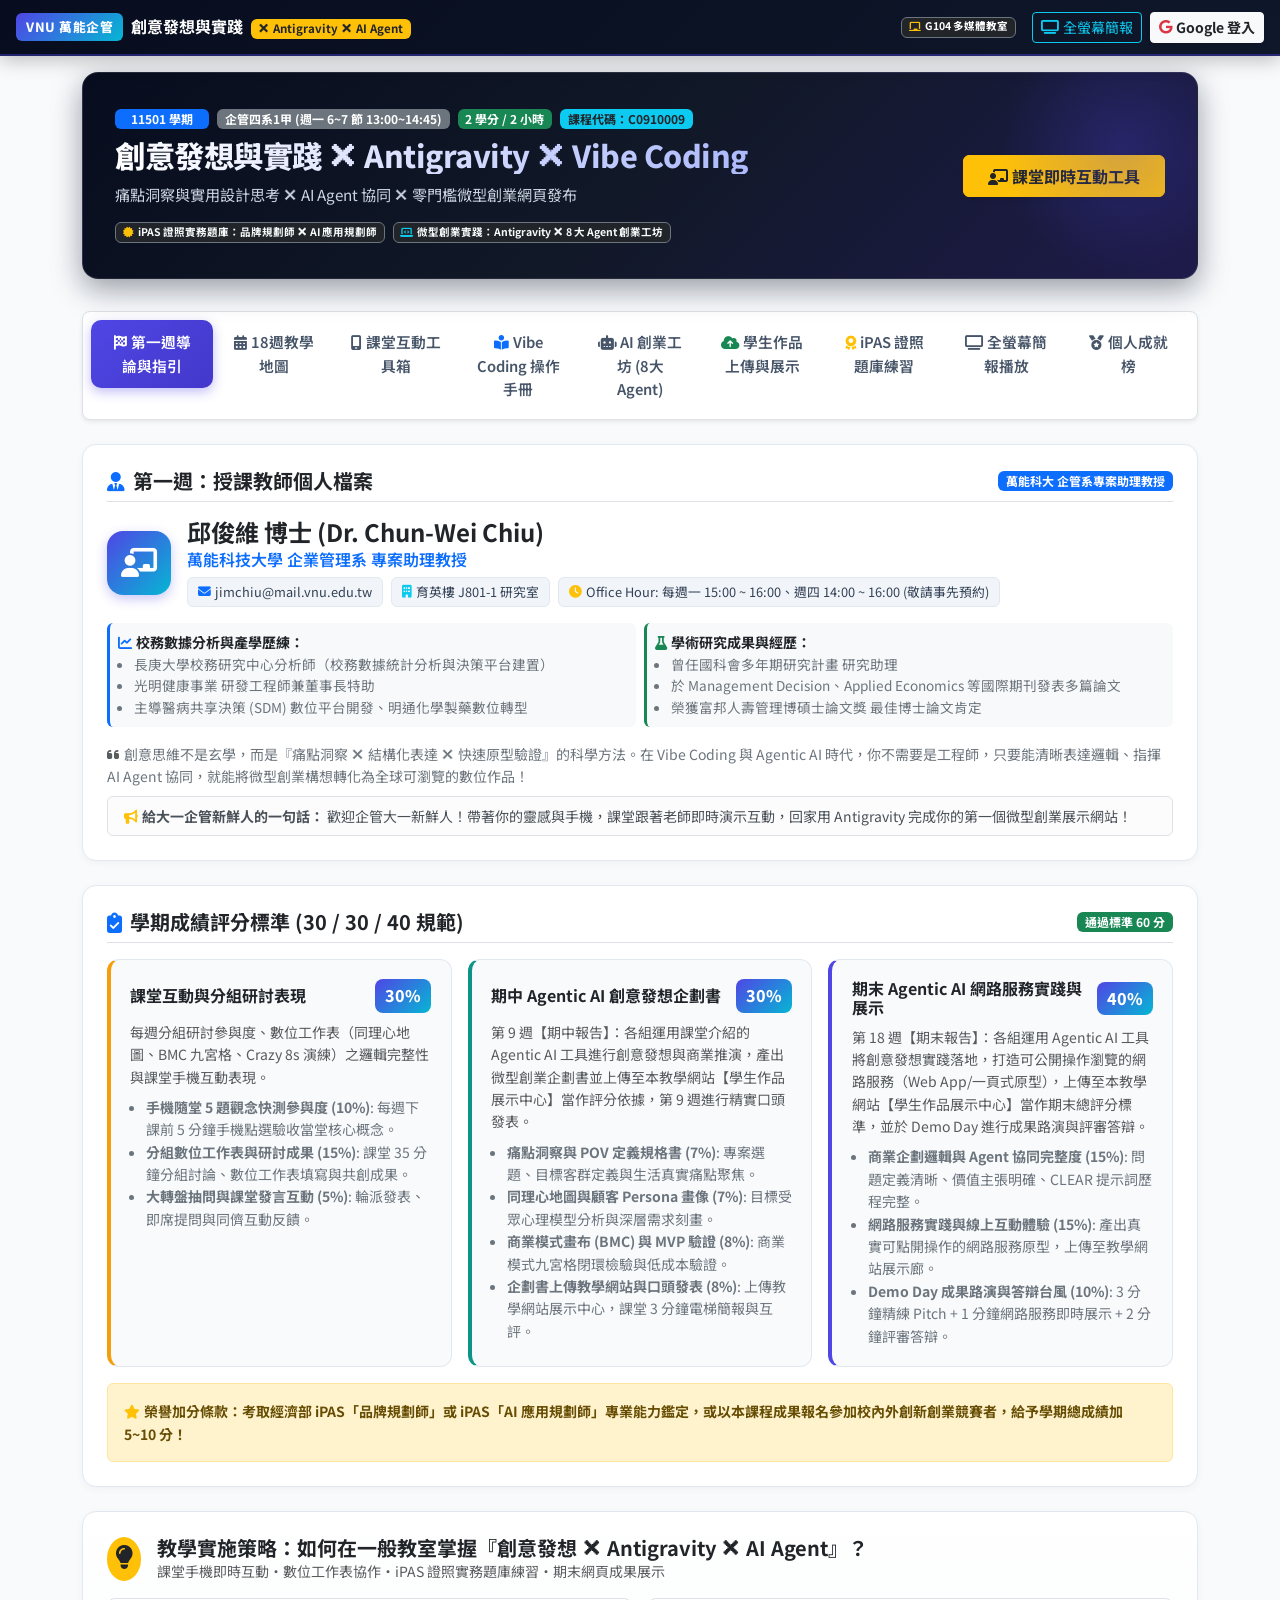
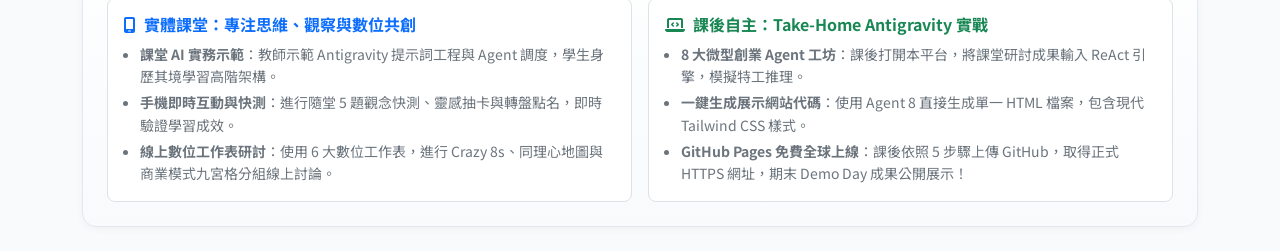
==== templates/index.html @ 76e0dfc8 "feat: 簡報連結全域支援跨裝置開啟、作業上傳限網址部署、作品集僅保留教師雙網頁範例並設定不變規則" ====
<!DOCTYPE html>
<html lang="zh-TW">
<head>
  <meta charset="UTF-8">
  <meta name="viewport" content="width=device-width, initial-scale=1.0">
  <title>萬能科大【創意發想與實踐 ✕ Antigravity ✕ AI Agent】教學與微型創業實踐平台</title>
  <!-- Bootstrap 5 CSS -->
  <link href="https://cdn.jsdelivr.net/npm/bootstrap@5.3.2/dist/css/bootstrap.min.css" rel="stylesheet">
  <!-- FontAwesome 6 -->
  <link rel="stylesheet" href="https://cdnjs.cloudflare.com/ajax/libs/font-awesome/6.4.2/css/all.min.css">
  <!-- Google Fonts: Noto Sans TC & JetBrains Mono -->
  <link rel="preconnect" href="https://fonts.googleapis.com">
  <link rel="preconnect" href="https://fonts.gstatic.com" crossorigin>
  <link href="https://fonts.googleapis.com/css2?family=Noto+Sans+TC:wght@400;500;700;800;900&family=JetBrains+Mono:wght@500;700&family=Fira+Code:wght@400;600&display=swap" rel="stylesheet">
  <!-- 自訂樣式表 -->
  <link rel="stylesheet" href="/static/css/style.css">
  <!-- QRCode.js CDN (若無外網或離線版由純 JS 兜底) -->
  <script src="https://cdnjs.cloudflare.com/ajax/libs/qrcodejs/1.0.0/qrcode.min.js"></script>
  <!-- Firebase SDK (v10 Compat for Google Sign-In & Firestore Cloud Storage) -->
  <script src="https://www.gstatic.com/firebasejs/10.8.0/firebase-app-compat.js"></script>
  <script src="https://www.gstatic.com/firebasejs/10.8.0/firebase-auth-compat.js"></script>
  <script src="https://www.gstatic.com/firebasejs/10.8.0/firebase-firestore-compat.js"></script>
</head>
<body>

  <!-- 頂部導航列 -->
  <nav class="navbar navbar-expand-lg navbar-custom sticky-top">
    <div class="container-fluid px-3">
      <a class="navbar-brand d-flex align-items-center text-white" href="#">
        <div class="brand-badge me-2">VNU 萬能企管</div>
        <div class="lh-1">
          <span class="fw-bold fs-6">創意發想與實踐</span>
          <span class="badge bg-warning text-dark ms-1" style="font-size: 0.72rem;">✕ Antigravity ✕ AI Agent</span>
        </div>
      </a>

      <!-- 教室環境標籤 -->
      <div class="d-none d-md-flex align-items-center ms-auto me-3 text-light small">
        <span class="badge bg-dark border border-secondary">
          <i class="fas fa-chalkboard text-warning me-1"></i>G104 多媒體教室
        </span>
      </div>

      <div class="d-flex align-items-center gap-2">
        <!-- 簡報播放捷徑 -->
        <a href="Full_Screen_Presentation.html" target="_blank" class="btn btn-sm btn-outline-info d-flex align-items-center presentation-link" id="top-presentation-link">
          <i class="fas fa-tv me-1"></i>
          <span class="d-none d-sm-inline">全螢幕簡報</span>
        </a>
        <!-- Google 登入按鈕 (未登入時顯示) -->
        <button type="button" class="btn btn-sm btn-light text-dark fw-bold align-items-center shadow-sm" id="btn-google-login" onclick="loginWithGoogle()" style="display: inline-flex;">
          <i class="fab fa-google text-danger me-1"></i>
          <span class="d-none d-sm-inline">Google 登入</span>
          <span class="d-inline d-sm-none">登入</span>
        </button>
        <!-- 已登入使用者資訊下拉選單 -->
        <div class="dropdown" id="user-auth-box" style="display: none;">
          <button class="btn btn-sm btn-outline-light d-flex align-items-center dropdown-toggle" type="button" id="userDropdownBtn" data-bs-toggle="dropdown" aria-expanded="false">
            <img id="user-avatar-img" src="" alt="avatar" class="rounded-circle me-1" style="width: 22px; height: 22px; object-fit: cover; display: none;">
            <i class="fas fa-user-circle me-1" id="user-avatar-icon"></i>
            <span id="student-info-badge">學號登記</span>
          </button>
          <ul class="dropdown-menu dropdown-menu-end shadow border-0 small">
            <li><h6 class="dropdown-header text-primary fw-bold" id="dropdown-user-email">Google 使用者</h6></li>
            <li><a class="dropdown-item" href="javascript:void(0)" onclick="openModal('userProfileModal')"><i class="fas fa-id-card me-2 text-warning"></i>修改學號與姓名</a></li>
            <li id="teacher-export-menu-item" style="display: none;"><a class="dropdown-item text-success fw-bold" href="javascript:void(0)" onclick="exportGradesToCSV()"><i class="fas fa-file-excel me-2"></i>匯出全班作業成績 (Excel)</a></li>
            <li><hr class="dropdown-divider"></li>
            <li><a class="dropdown-item text-danger fw-bold" href="javascript:void(0)" onclick="logoutUser()"><i class="fas fa-sign-out-alt me-2"></i>登出 Google 帳號</a></li>
          </ul>
        </div>
      </div>
    </div>
  </nav>

  <!-- 主內容容器 -->
  <div class="container my-3">

    <!-- 頂部 Hero 橫幅 -->
    <div class="hero-banner">
      <div class="row align-items-center">
        <div class="col-lg-8">
          <div class="d-flex align-items-center gap-2 mb-2 flex-wrap">
            <span class="badge bg-primary px-3 py-1">11501 學期</span>
            <span class="badge bg-secondary">企管四系1甲 (週一 6~7 節 13:00~14:45)</span>
            <span class="badge bg-success">2 學分 / 2 小時</span>
            <span class="badge bg-info text-dark">課程代碼：C0910009</span>
          </div>
          <h1 class="hero-title mb-2">創意發想與實踐 ✕ Antigravity ✕ Vibe Coding</h1>
          <p class="hero-subtitle mb-3">
            痛點洞察與實用設計思考 ✕ AI Agent 協同 ✕ 零門檻微型創業網頁發布
          </p>
          <div class="d-flex flex-wrap gap-2 small">
            <span class="badge bg-dark text-light border border-secondary">
              <i class="fas fa-certificate text-warning me-1"></i>iPAS 證照實務題庫：品牌規劃師 ✕ AI 應用規劃師
            </span>
            <span class="badge bg-dark text-light border border-secondary">
              <i class="fas fa-laptop-code text-info me-1"></i>微型創業實踐：Antigravity ✕ 8 大 Agent 創業工坊
            </span>
          </div>
        </div>
        <div class="col-lg-4 text-center text-lg-end mt-3 mt-lg-0">
          <button class="btn btn-warning text-dark px-4 py-2 fw-bold shadow-sm" onclick="switchTab('tab-classroom')">
            <i class="fas fa-chalkboard-teacher me-1"></i>課堂即時互動工具
          </button>
        </div>
      </div>
    </div>

    <!-- 導航標籤頁 (Desktop/Mobile) -->
    <ul class="nav nav-pills mb-4 nav-justified bg-white p-2 rounded-3 shadow-sm border" id="mainTab" role="tablist">
      <li class="nav-item" role="presentation">
        <button class="nav-link active fw-semibold" id="tab-intro-btn" onclick="switchTab('tab-intro')" type="button">
          <i class="fas fa-flag-checkered me-1"></i>第一週導論與指引
        </button>
      </li>
      <li class="nav-item" role="presentation">
        <button class="nav-link fw-semibold" id="tab-curriculum-btn" onclick="switchTab('tab-curriculum')" type="button">
          <i class="fas fa-calendar-alt me-1"></i>18週教學地圖
        </button>
      </li>
      <li class="nav-item" role="presentation">
        <button class="nav-link fw-semibold" id="tab-classroom-btn" onclick="switchTab('tab-classroom')" type="button">
          <i class="fas fa-mobile-screen me-1"></i>課堂互動工具箱
        </button>
      </li>
      <li class="nav-item" role="presentation">
        <button class="nav-link fw-semibold" id="tab-manual-btn" onclick="switchTab('tab-manual')" type="button">
          <i class="fas fa-book-reader me-1 text-primary"></i>Vibe Coding 操作手冊
        </button>
      </li>
      <li class="nav-item" role="presentation">
        <button class="nav-link fw-semibold" id="tab-takehome-btn" onclick="switchTab('tab-takehome')" type="button">
          <i class="fas fa-robot me-1"></i>AI 創業工坊 (8大Agent)
        </button>
      </li>
      <li class="nav-item" role="presentation">
        <button class="nav-link fw-semibold" id="tab-portfolio-btn" onclick="switchTab('tab-portfolio')" type="button">
          <i class="fas fa-cloud-upload-alt me-1 text-success"></i>學生作品上傳與展示
        </button>
      </li>
      <li class="nav-item" role="presentation">
        <button class="nav-link fw-semibold" id="tab-quiz-btn" onclick="switchTab('tab-quiz')" type="button">
          <i class="fas fa-award me-1 text-warning"></i>iPAS 證照題庫練習
        </button>
      </li>
      <li class="nav-item" role="presentation">
        <button class="nav-link fw-semibold" id="tab-presentation-btn" onclick="switchTab('tab-presentation')" type="button">
          <i class="fas fa-tv me-1"></i>全螢幕簡報播放
        </button>
      </li>
      <li class="nav-item" role="presentation">
        <button class="nav-link fw-semibold" id="tab-badges-btn" onclick="switchTab('tab-badges')" type="button">
          <i class="fas fa-medal me-1"></i>個人成就榜
        </button>
      </li>
      <li class="nav-item" role="presentation" id="nav-item-teacher-tab" style="display: none;">
        <button class="nav-link fw-bold text-dark bg-warning" id="tab-teacher-btn" onclick="switchTab('tab-teacher')" type="button">
          <i class="fas fa-chalkboard-teacher me-1 text-dark"></i>教師成績管理
        </button>
      </li>
    </ul>

    <!-- 標籤頁內容區 -->
    <div class="tab-content" id="mainTabContent">

      <!-- TAB 1: 第一週導論與評分標準 -->
      <div class="tab-pane fade show active" id="tab-intro" role="tabpanel" style="display: block;">

        <!-- 授課教師卡片 -->
        <div class="card-custom p-4 mb-4">
          <div class="d-flex justify-content-between align-items-center mb-3 border-bottom pb-2">
            <h5 class="fw-bold mb-0 text-dark"><i class="fas fa-user-tie text-primary me-2"></i>第一週：授課教師個人檔案</h5>
            <span class="badge bg-primary">萬能科大 企管系專案助理教授</span>
          </div>
          <div id="teacher-profile-box">
            <div class="d-flex align-items-center mb-3">
              <div class="teacher-avatar-box me-3">
                <i class="fas fa-chalkboard-teacher"></i>
              </div>
              <div>
                <h4 class="fw-bold mb-0 text-dark">邱俊維 博士 (Dr. Chun-Wei Chiu)</h4>
                <p class="text-primary fw-semibold mb-1">萬能科技大學 企業管理系 專案助理教授</p>
                <div class="d-flex flex-wrap gap-2">
                  <span class="info-badge"><i class="fas fa-envelope me-1 text-primary"></i>jimchiu@mail.vnu.edu.tw</span>
                  <span class="info-badge"><i class="fas fa-building me-1 text-info"></i>育英樓 J801-1 研究室</span>
                  <span class="info-badge"><i class="fas fa-clock me-1 text-warning"></i>Office Hour: 每週一 15:00 ~ 16:00、週四 14:00 ~ 16:00 (敬請事先預約)</span>
                </div>
              </div>
            </div>
            <div class="row g-2 mb-3">
              <div class="col-md-6">
                <div class="p-2 bg-light rounded-2 border-start border-3 border-primary small">
                  <strong class="text-dark"><i class="fas fa-chart-line text-primary me-1"></i>校務數據分析與產學歷練：</strong>
                  <ul class="mb-0 ps-3 text-secondary" style="font-size: 0.85rem;">
                    <li>長庚大學校務研究中心分析師（校務數據統計分析與決策平台建置）</li>
                    <li>光明健康事業 研發工程師兼董事長特助</li>
                    <li>主導醫病共享決策 (SDM) 數位平台開發、明通化學製藥數位轉型</li>
                  </ul>
                </div>
              </div>
              <div class="col-md-6">
                <div class="p-2 bg-light rounded-2 border-start border-3 border-success small">
                  <strong class="text-dark"><i class="fas fa-flask text-success me-1"></i>學術研究成果與經歷：</strong>
                  <ul class="mb-0 ps-3 text-secondary" style="font-size: 0.85rem;">
                    <li>曾任國科會多年期研究計畫 研究助理</li>
                    <li>於 Management Decision、Applied Economics 等國際期刊發表多篇論文</li>
                    <li>榮獲富邦人壽管理博碩士論文獎 最佳博士論文肯定</li>
                  </ul>
                </div>
              </div>
            </div>
            <p class="text-secondary small mb-2"><i class="fas fa-quote-left text-muted me-1"></i>創意思維不是玄學，而是『痛點洞察 ✕ 結構化表達 ✕ 快速原型驗證』的科學方法。在 Vibe Coding 與 Agentic AI 時代，你不需要是工程師，只要能清晰表達邏輯、指揮 AI Agent 協同，就能將微型創業構想轉化為全球可瀏覽的數位作品！</p>
            <div class="alert alert-light border small mb-0 py-2">
              <strong><i class="fas fa-bullhorn text-warning me-1"></i>給大一企管新鮮人的一句話：</strong>
              歡迎企管大一新鮮人！帶著你的靈感與手機，課堂跟著老師即時演示互動，回家用 Antigravity 完成你的第一個微型創業展示網站！
            </div>
          </div>
        </div>

        <!-- 評分標準卡片 -->
        <div class="card-custom p-4 mb-4">
          <div class="d-flex justify-content-between align-items-center mb-3 border-bottom pb-2">
            <h5 class="fw-bold mb-0 text-dark"><i class="fas fa-clipboard-check text-primary me-2"></i>學期成績評分標準 (30 / 30 / 40 規範)</h5>
            <span class="badge bg-success">通過標準 60 分</span>
          </div>
          <div id="grading-policy-box">
            <div class="row g-3">
              <div class="col-md-4">
                <div class="grading-card h-100" style="border-left-color: #F59E0B;">
                  <div class="d-flex justify-content-between align-items-center mb-2">
                    <h6 class="fw-bold mb-0 text-dark">課堂互動與分組研討表現</h6>
                    <span class="percentage-badge">30%</span>
                  </div>
                  <p class="small text-muted mb-2">每週分組研討參與度、數位工作表（同理心地圖、BMC 九宮格、Crazy 8s 演練）之邏輯完整性與課堂手機互動表現。</p>
                  <ul class="small ps-3 mb-0 text-secondary">
                    <li><strong>手機隨堂 5 題觀念快測參與度 (10%)</strong>: 每週下課前 5 分鐘手機點選驗收當堂核心概念。</li>
                    <li><strong>分組數位工作表與研討成果 (15%)</strong>: 課堂 35 分鐘分組討論、數位工作表填寫與共創成果。</li>
                    <li><strong>大轉盤抽問與課堂發言互動 (5%)</strong>: 輪派發表、即席提問與同儕互動反饋。</li>
                  </ul>
                </div>
              </div>
              <div class="col-md-4">
                <div class="grading-card h-100" style="border-left-color: #0D9488;">
                  <div class="d-flex justify-content-between align-items-center mb-2">
                    <h6 class="fw-bold mb-0 text-dark">期中 Agentic AI 創意發想企劃書</h6>
                    <span class="percentage-badge">30%</span>
                  </div>
                  <p class="small text-muted mb-2">第 9 週【期中報告】：各組運用課堂介紹的 Agentic AI 工具進行創意發想與商業推演，產出微型創業企劃書並上傳至本教學網站【學生作品展示中心】當作評分依據，第 9 週進行精實口頭發表。</p>
                  <ul class="small ps-3 mb-0 text-secondary">
                    <li><strong>痛點洞察與 POV 定義規格書 (7%)</strong>: 專案選題、目標客群定義與生活真實痛點聚焦。</li>
                    <li><strong>同理心地圖與顧客 Persona 畫像 (7%)</strong>: 目標受眾心理模型分析與深層需求刻畫。</li>
                    <li><strong>商業模式畫布 (BMC) 與 MVP 驗證 (8%)</strong>: 商業模式九宮格閉環檢驗與低成本驗證。</li>
                    <li><strong>企劃書上傳教學網站與口頭發表 (8%)</strong>: 上傳教學網站展示中心，課堂 3 分鐘電梯簡報與互評。</li>
                  </ul>
                </div>
              </div>
              <div class="col-md-4">
                <div class="grading-card h-100" style="border-left-color: #4F46E5;">
                  <div class="d-flex justify-content-between align-items-center mb-2">
                    <h6 class="fw-bold mb-0 text-dark">期末 Agentic AI 網路服務實踐與展示</h6>
                    <span class="percentage-badge">40%</span>
                  </div>
                  <p class="small text-muted mb-2">第 18 週【期末報告】：各組運用 Agentic AI 工具將創意發想實踐落地，打造可公開操作瀏覽的網路服務（Web App/一頁式原型），上傳至本教學網站【學生作品展示中心】當作期末總評分標準，並於 Demo Day 進行成果路演與評審答辯。</p>
                  <ul class="small ps-3 mb-0 text-secondary">
                    <li><strong>商業企劃邏輯與 Agent 協同完整度 (15%)</strong>: 問題定義清晰、價值主張明確、CLEAR 提示詞歷程完整。</li>
                    <li><strong>網路服務實踐與線上互動體驗 (15%)</strong>: 產出真實可點開操作的網路服務原型，上傳至教學網站展示廊。</li>
                    <li><strong>Demo Day 成果路演與答辯台風 (10%)</strong>: 3 分鐘精練 Pitch + 1 分鐘網路服務即時展示 + 2 分鐘評審答辯。</li>
                  </ul>
                </div>
              </div>
            </div>
            <div class="alert alert-warning border border-warning-subtle small mt-3 mb-0">
              <i class="fas fa-star text-warning me-1"></i><strong>榮譽加分條款：考取經濟部 iPAS「品牌規劃師」或 iPAS「AI 應用規劃師」專業能力鑑定，或以本課程成果報名參加校內外創新創業競賽者，給予學期總成績加 5~10 分！</strong>
            </div>
          </div>
        </div>

        <!-- 無電腦教室授課策略指引 -->
        <div class="card-custom p-4 mb-4" style="background: linear-gradient(180deg, #FFFFFF 0%, #F8FAFC 100%);">
          <div class="d-flex align-items-center mb-3">
            <div class="p-2 bg-warning rounded-circle me-3 text-dark">
              <i class="fas fa-lightbulb fs-4"></i>
            </div>
            <div>
              <h5 class="fw-bold mb-0 text-dark">教學實施策略：如何在一般教室掌握『創意發想 ✕ Antigravity ✕ AI Agent』？</h5>
              <p class="text-muted small mb-0">課堂手機即時互動・數位工作表協作・iPAS 證照實務題庫練習・期末網頁成果展示</p>
            </div>
          </div>
          <div class="row g-3">
            <div class="col-md-6">
              <div class="p-3 bg-white border rounded-3 h-100">
                <h6 class="fw-bold text-primary"><i class="fas fa-mobile-screen me-2"></i>實體課堂：專注思維、觀察與數位共創</h6>
                <ul class="small text-secondary ps-3 mb-0">
                  <li class="mb-1"><strong>課堂 AI 實務示範</strong>：教師示範 Antigravity 提示詞工程與 Agent 調度，學生身歷其境學習高階架構。</li>
                  <li class="mb-1"><strong>手機即時互動與快測</strong>：進行隨堂 5 題觀念快測、靈感抽卡與轉盤點名，即時驗證學習成效。</li>
                  <li><strong>線上數位工作表研討</strong>：使用 6 大數位工作表，進行 Crazy 8s、同理心地圖與商業模式九宮格分組線上討論。</li>
                </ul>
              </div>
            </div>
            <div class="col-md-6">
              <div class="p-3 bg-white border rounded-3 h-100">
                <h6 class="fw-bold text-success"><i class="fas fa-laptop-code me-2"></i>課後自主：Take-Home Antigravity 實戰</h6>
                <ul class="small text-secondary ps-3 mb-0">
                  <li class="mb-1"><strong>8 大微型創業 Agent 工坊</strong>：課後打開本平台，將課堂研討成果輸入 ReAct 引擎，模擬特工推理。</li>
                  <li class="mb-1"><strong>一鍵生成展示網站代碼</strong>：使用 Agent 8 直接生成單一 HTML 檔案，包含現代 Tailwind CSS 樣式。</li>
                  <li><strong>GitHub Pages 免費全球上線</strong>：課後依照 5 步驟上傳 GitHub，取得正式 HTTPS 網址，期末 Demo Day 成果公開展示！</li>
                </ul>
              </div>
            </div>
          </div>
        </div>

      </div>

      <!-- TAB 2: 18週進度地圖與教案卡片 -->
      <div class="tab-pane fade" id="tab-curriculum" role="tabpanel">
        <!-- 階段篩選按鈕 -->
        <div class="d-flex flex-wrap gap-2 mb-3 align-items-center">
          <span class="text-muted small me-2"><i class="fas fa-filter me-1"></i>階段過濾：</span>
          <button class="btn btn-sm btn-outline-primary active filter-phase-btn" onclick="filterCurriculum('all', this)">全部 18 週</button>
          <button class="btn btn-sm btn-outline-primary filter-phase-btn" onclick="filterCurriculum('階段一', this)">階段一：AI Agent 協同 (W1~3)</button>
          <button class="btn btn-sm btn-outline-primary filter-phase-btn" onclick="filterCurriculum('階段二', this)">階段二：痛點與發想 (W4~6)</button>
          <button class="btn btn-sm btn-outline-primary filter-phase-btn" onclick="filterCurriculum('階段三', this)">階段三：商業模式 (W7~9)</button>
          <button class="btn btn-sm btn-outline-primary filter-phase-btn" onclick="filterCurriculum('階段四', this)">階段四：品牌與特工 (W10~14)</button>
          <button class="btn btn-sm btn-outline-primary filter-phase-btn" onclick="filterCurriculum('階段五', this)">階段五：原型與Demo (W15~18)</button>
        </div>

        <!-- 18 週卡片容器 -->
        <div id="curriculum-container" class="row g-3">
          <div class="col-12 text-center py-4 text-muted">
            <i class="fas fa-spinner fa-spin me-2"></i>正在載入 18 週進度地圖...
          </div>
        </div>
      </div>

      <!-- TAB 3: 課堂互動工具箱 (手機即時連線) -->
      <div class="tab-pane fade" id="tab-classroom" role="tabpanel">

        <!-- 教室連線看板 -->
        <div class="qr-projector-card mb-4">
          <div class="row align-items-center">
            <div class="col-md-8">
              <span class="badge bg-primary text-light px-3 py-1 fw-bold mb-2">
                <i class="fas fa-wifi me-1"></i>教室互動連線看板
              </span>
              <h3 class="fw-bold text-dark mb-2">請全班同學拿出智慧型手機・連線參與課堂互動</h3>
              <p class="text-muted small mb-3">
                同學用手機掃描右側 QR Code，或在手機網址列輸入下方網址，即可同步參與隨堂 5 題快測、靈感抽卡、轉盤抽籤與工作表查閱！
              </p>
              <div class="d-flex align-items-center gap-2 mb-2 flex-wrap">
                <span class="text-secondary fw-semibold">教室區域連線網址：</span>
                <code class="fs-5 text-primary fw-bold bg-light px-3 py-1 rounded border" id="classroom-url-text">http://127.0.0.1:5000</code>
                <button class="btn btn-sm btn-outline-secondary" onclick="copyClassroomUrl()">
                  <i class="fas fa-copy me-1"></i>複製網址
                </button>
              </div>
              <p class="small text-muted mb-0">
                <i class="fas fa-info-circle text-info me-1"></i>同學可使用個人手機或筆電直接連線至教學平台線上網址，即可隨時查閱課程進度與繳交作業。
              </p>
            </div>
            <div class="col-md-4 text-center mt-3 mt-md-0">
              <div class="qr-canvas-wrapper">
                <div id="qrcode-box" style="display: flex; justify-content: center; align-items: center; min-height: 180px;"></div>
                <div class="small fw-bold text-secondary mt-1">智慧手機相機掃碼直接進</div>
              </div>
            </div>
          </div>
        </div>

        <div class="row g-4">
          <!-- 課堂靈感抽卡機 (Idea Deck) -->
          <div class="col-lg-6">
            <div class="card-custom p-4 h-100">
              <div class="d-flex justify-content-between align-items-center mb-3">
                <h5 class="fw-bold mb-0 text-dark"><i class="fas fa-dice text-primary me-2"></i>微型創業靈感抽卡機 (Idea Deck)</h5>
                <button class="btn btn-sm btn-primary fw-bold" onclick="drawRandomCards()">
                  <i class="fas fa-random me-1"></i>一鍵隨機抽卡
                </button>
              </div>
              <p class="text-muted small mb-3">
                課堂分組破冰神器：隨機抽取「目標客群 ✕ 核心痛點 ✕ AI Agent 技術 ✕ 創業場景」，各組 5 分鐘現場即興發想微型創業點子！
              </p>
              <div class="row g-2 mb-3">
                <div class="col-6">
                  <div class="idea-card" id="card-target" style="border-top-color: #4F46E5;">
                    <div class="small text-muted fw-bold mb-1"><i class="fas fa-users text-primary me-1"></i>目標客群</div>
                    <div class="fw-semibold text-dark small card-text">點擊上方按鈕抽取</div>
                  </div>
                </div>
                <div class="col-6">
                  <div class="idea-card" id="card-pain" style="border-top-color: #EF4444;">
                    <div class="small text-muted fw-bold mb-1"><i class="fas fa-fire text-danger me-1"></i>核心痛點</div>
                    <div class="fw-semibold text-dark small card-text">點擊上方按鈕抽取</div>
                  </div>
                </div>
                <div class="col-6">
                  <div class="idea-card" id="card-tech" style="border-top-color: #10B981;">
                    <div class="small text-muted fw-bold mb-1"><i class="fas fa-robot text-success me-1"></i>AI Agent 技術</div>
                    <div class="fw-semibold text-dark small card-text">點擊上方按鈕抽取</div>
                  </div>
                </div>
                <div class="col-6">
                  <div class="idea-card" id="card-scene" style="border-top-color: #F59E0B;">
                    <div class="small text-muted fw-bold mb-1"><i class="fas fa-map-marker-alt text-warning me-1"></i>創業場景</div>
                    <div class="fw-semibold text-dark small card-text">點擊上方按鈕抽取</div>
                  </div>
                </div>
              </div>
              <button class="btn btn-outline-primary btn-sm w-100" onclick="applyCardsToAgent()">
                <i class="fas fa-arrow-right me-1"></i>以此靈感組合帶入【AI 創業工坊】啟動發想
              </button>
            </div>
          </div>

          <!-- 創意大轉盤 / 隨機抽籤點名 -->
          <div class="col-lg-6">
            <div class="card-custom p-4 h-100 text-center">
              <div class="d-flex justify-content-between align-items-center mb-3">
                <h5 class="fw-bold mb-0 text-dark"><i class="fas fa-dharmachakra text-primary me-2"></i>隨機點名與分組大轉盤</h5>
                <button class="btn btn-sm btn-outline-secondary" onclick="editWheelNames()">
                  <i class="fas fa-cog me-1"></i>自訂組別/名單
                </button>
              </div>
              <p class="text-muted small mb-2">輪派小組上台發表、抽問回答、課堂報告排序專用！</p>
              <div class="wheel-container mb-2">
                <div class="wheel-pointer"></div>
                <canvas id="canvas-wheel" width="320" height="320"></canvas>
                <div class="wheel-center-btn" onclick="spinWheel()">SPIN</div>
              </div>
              <div id="wheel-result-box" class="fw-bold text-primary mt-2">
                點擊中間【SPIN】按鈕開始旋轉抽籤！
              </div>
            </div>
          </div>

          <!-- 課堂討論計時器 (Crazy 8s / SCAMPER 倒數計時) -->
          <div class="col-lg-6">
            <div class="card-custom p-4 h-100">
              <div class="d-flex justify-content-between align-items-center mb-2">
                <h5 class="fw-bold mb-0 text-dark"><i class="fas fa-stopwatch text-primary me-2"></i>工作坊討論倒數計時器</h5>
                <span class="badge bg-light text-dark border" id="timer-status-badge">已就緒</span>
              </div>
              <p class="text-muted small mb-2">
                大螢幕倒數投影 ✕ Web Audio 提示音效，引導各組使用數位工作表進行敏捷討論！
              </p>
              <div class="timer-display my-2" id="timer-display-text">08:00</div>
              <div class="d-flex justify-content-center gap-2 mb-3 timer-btn-group flex-wrap">
                <button class="btn btn-outline-primary btn-sm" onclick="setTimerPreset(480, 'Crazy 8s 瘋狂八分鐘')">Crazy 8s (8分)</button>
                <button class="btn btn-outline-primary btn-sm" onclick="setTimerPreset(180, '快速破冰')">快速破冰 (3分)</button>
                <button class="btn btn-outline-primary btn-sm" onclick="setTimerPreset(300, '腦力激盪')">腦力激盪 (5分)</button>
                <button class="btn btn-outline-primary btn-sm" onclick="setTimerPreset(900, '深入分組討論')">深入討論 (15分)</button>
                <button class="btn btn-outline-primary btn-sm" onclick="setTimerPreset(180, '3分鐘 Pitch')">提案 Pitch (3分)</button>
              </div>
              <div class="d-flex justify-content-center gap-2">
                <button class="btn btn-success fw-bold px-4" id="btn-timer-start" onclick="toggleWorkshopTimer()">
                  <i class="fas fa-play me-1"></i>開始倒數
                </button>
                <button class="btn btn-outline-secondary fw-semibold" onclick="resetWorkshopTimer()">
                  <i class="fas fa-redo me-1"></i>重設
                </button>
              </div>
            </div>
          </div>

          <!-- 6 大數位協作工作表指引 -->
          <div class="col-lg-6">
            <div class="card-custom p-4 h-100">
              <div class="d-flex justify-content-between align-items-center mb-2">
                <h5 class="fw-bold mb-0 text-dark"><i class="fas fa-file-alt text-primary me-2"></i>6 大數位協作工作表專區</h5>
                <span class="badge bg-info text-dark">數位研討工作表</span>
              </div>
              <p class="text-muted small mb-3">
                學生在手機端即可直接查閱各週數位工作表指引與標準範例：
              </p>
              <div class="list-group list-group-flush small" id="worksheets-list-box">
                <!-- 由 JS 動態注入 -->
              </div>
            </div>
          </div>
        </div>

      </div>

      <!-- TAB 3.5: Vibe Coding ✕ Agentic AI 學生操作手冊（工具安裝、註冊與作品上線指南） -->
      <div class="tab-pane fade" id="tab-manual" role="tabpanel">

        <!-- 手冊大標題橫幅 -->
        <div class="card-custom p-4 mb-4" style="background: linear-gradient(135deg, #1E1B4B 0%, #312E81 100%); color: #FFFFFF;">
          <div class="d-flex justify-content-between align-items-center flex-wrap gap-3">
            <div>
              <span class="badge bg-warning text-dark fw-bold mb-2"><i class="fas fa-graduation-cap me-1"></i>萬能科大 企管四系1甲 ｜ 學生課後自學專用手冊</span>
              <h3 class="fw-bold mb-1"><i class="fas fa-book-reader text-warning me-2"></i>Vibe Coding ✕ Agentic AI 學生操作手冊</h3>
              <p class="text-light opacity-90 small mb-0">零程式基礎！下課後依照本手冊完成工具註冊、CLEAR 提示詞發想，並免費發布至 GitHub Pages 線上繳交作品！</p>
            </div>
            <div class="d-flex flex-wrap gap-2">
              <button class="btn btn-warning btn-sm fw-bold text-dark shadow-sm" onclick="window.print()">
                <i class="fas fa-print me-1"></i>列印 / 另存 PDF 手冊
              </button>
              <button class="btn btn-outline-light btn-sm fw-bold" onclick="copyClearTemplatePrompt()">
                <i class="fas fa-clipboard me-1"></i>複製 CLEAR 提問模板
              </button>
            </div>
          </div>
        </div>

        <!-- 3 步驟極速上手導航 -->
        <div class="row g-3 mb-4">
          <div class="col-md-4">
            <div class="card-custom p-3 h-100 border-start border-primary border-4">
              <div class="d-flex align-items-center mb-2">
                <span class="badge bg-primary rounded-pill me-2">Step 1</span>
                <h6 class="fw-bold mb-0 text-dark">準備免費 AI 工具與帳號</h6>
              </div>
              <p class="small text-muted mb-0">使用學校 Google 帳號登入 Gemini / ChatGPT，並免費註冊 GitHub 帳號，0 元免安裝複雜環境！</p>
            </div>
          </div>
          <div class="col-md-4">
            <div class="card-custom p-3 h-100 border-start border-success border-4">
              <div class="d-flex align-items-center mb-2">
                <span class="badge bg-success rounded-pill me-2">Step 2</span>
                <h6 class="fw-bold mb-0 text-dark">CLEAR 提示詞驅動 AI 生成</h6>
              </div>
              <p class="small text-muted mb-0">運用 CLEAR 框架（背景、限制、期望、行動、角色），以自然語言指揮 AI 生成單檔案 HTML 網頁原型。</p>
            </div>
          </div>
          <div class="col-md-4">
            <div class="card-custom p-3 h-100 border-start border-warning border-4">
              <div class="d-flex align-items-center mb-2">
                <span class="badge bg-warning text-dark rounded-pill me-2">Step 3</span>
                <h6 class="fw-bold mb-0 text-dark">GitHub Pages 免費上線與繳交</h6>
              </div>
              <p class="small text-muted mb-0">將網頁命名為 index.html 上傳 GitHub Pages，取得全球公開網址，貼至【學生作品展示中心】完成繳交！</p>
            </div>
          </div>
        </div>

        <!-- 第一章：工具準備與帳號免費註冊（學生回家第一步） -->
        <div class="card-custom p-4 mb-4" id="section-tools-setup" style="border-top: 4px solid #0D9488;">
          <div class="d-flex justify-content-between align-items-center mb-3">
            <h5 class="fw-bold text-dark mb-0"><i class="fas fa-tools text-success me-2"></i>【第一章】學生課後工具準備與帳號註冊指南（100% 免費）</h5>
            <span class="badge bg-success">回家第一步必看</span>
          </div>
          <p class="small text-muted mb-3">同學完全不需要購買付費軟體，依照以下指引即可完成所有工具與環境準備：</p>
          <div class="row g-3">
            <div class="col-lg-6">
              <div class="p-3 bg-light rounded-3 border h-100">
                <h6 class="fw-bold text-primary mb-2"><i class="fas fa-robot me-1"></i>1. 推薦免費生成式 AI 工具（瀏覽器直接開啟）</h6>
                <p class="small text-secondary mb-2">無需安裝任何程式，使用瀏覽器點擊即可開始與 AI 協同：</p>
                <div class="list-group list-group-flush small">
                  <a href="https://gemini.google.com" target="_blank" class="list-group-item list-group-item-action py-2 px-1 d-flex justify-content-between align-items-center">
                    <span><i class="fab fa-google text-danger me-2"></i><strong>Google Gemini</strong>（使用學校 Gmail 直接登入）</span>
                    <span class="badge bg-primary">推薦首選</span>
                  </a>
                  <a href="https://chatgpt.com" target="_blank" class="list-group-item list-group-item-action py-2 px-1 d-flex justify-content-between align-items-center">
                    <span><i class="fas fa-comment-dots text-success me-2"></i><strong>ChatGPT (GPT-4o mini)</strong>（免費註冊）</span>
                    <span class="badge bg-secondary">功能完整</span>
                  </a>
                  <a href="https://claude.ai" target="_blank" class="list-group-item list-group-item-action py-2 px-1 d-flex justify-content-between align-items-center">
                    <span><i class="fas fa-feather-alt text-warning me-2"></i><strong>Claude</strong>（介面簡潔、排版美感極佳）</span>
                    <span class="badge bg-info text-dark">前端美感強</span>
                  </a>
                </div>
              </div>
            </div>
            <div class="col-lg-6">
              <div class="p-3 bg-light rounded-3 border h-100">
                <h6 class="fw-bold text-dark mb-2"><i class="fab fa-github text-dark me-1"></i>2. GitHub 帳號免費註冊（作品全球上線必備）</h6>
                <ol class="small text-secondary ps-3 mb-2">
                  <li class="mb-1">前往 <a href="https://github.com" target="_blank" class="fw-bold text-primary">github.com</a> 點擊右上角 <strong>Sign up</strong>。</li>
                  <li class="mb-1">輸入您的常用 Email、密碼與使用者名稱（如 <code>vnu-student-11209001</code>）。</li>
                  <li class="mb-1">到信箱收驗證碼並輸入，即可完成免費註冊！</li>
                  <li class="mb-0">此帳號全學期可用於免費建立 GitHub Pages 作品展示網址。</li>
                </ol>
                <div class="alert alert-warning py-1 px-2 small mb-0 mt-2">
                  <i class="fas fa-info-circle me-1"></i><strong>選用工具：</strong>若想在本機電腦直接預覽與編輯 HTML，可免費下載 <a href="https://code.visualstudio.com/" target="_blank" class="fw-bold">VS Code</a> 並安裝 <code>Live Server</code> 擴充套件（非強制，純用瀏覽器雙擊 HTML 亦可！）。
                </div>
              </div>
            </div>
          </div>
        </div>

        <!-- 第二章：CLEAR 提示詞框架 -->
        <div class="card-custom p-4 mb-4" id="section-clear-framework">
          <div class="d-flex justify-content-between align-items-center mb-2">
            <h5 class="fw-bold text-dark mb-0"><i class="fas fa-key text-warning me-2"></i>【第二章】商務提問黃金法則：CLEAR 框架五要素</h5>
            <span class="badge bg-warning text-dark">提問句型公式</span>
          </div>
          <p class="small text-muted mb-3">想要 AI 產出高品質的商業規格書或一頁式網頁？請永遠遵循 CLEAR 提問五要素：</p>
          <div class="table-responsive">
            <table class="table table-bordered align-middle small mb-0">
              <thead class="table-light">
                <tr>
                  <th style="width: 15%;">要素</th>
                  <th style="width: 25%;">英文含意與重點</th>
                  <th>萬能企管專案實戰範例</th>
                </tr>
              </thead>
              <tbody>
                <tr>
                  <td class="fw-bold text-primary">C - Context</td>
                  <td><strong>背景情境：</strong>交代商業背景與目標受眾</td>
                  <td>「我們是萬能科大企管系學生，正在規劃『健康低卡便當預約自取』微型創業專案，受眾為下課時間緊迫的學生與教職員。」</td>
                </tr>
                <tr>
                  <td class="fw-bold text-success">L - Limits</td>
                  <td><strong>限制條件：</strong>指定字數、格式、樣式與排除條件</td>
                  <td>「繁體中文；單一 HTML 檔案；使用 Tailwind CSS CDN 與 FontAwesome；主色調採用活力草莓紅 (#BE123C) 與米白；自適應手機瀏覽。」</td>
                </tr>
                <tr>
                  <td class="fw-bold text-warning">E - Expectation</td>
                  <td><strong>期望產出：</strong>具體成果清單與區塊規劃</td>
                  <td>「需要包含：1. 吸睛的 Hero 主標題與預購按鈕；2. 三大核心賣點卡片；3. 菜單方案與價格；4. 線上預約自取彈窗 (Modal)。」</td>
                </tr>
                <tr>
                  <td class="fw-bold text-info">A - Action</td>
                  <td><strong>具體動作：</strong>清晰強烈的動詞（撰寫、設計、生成）</td>
                  <td>「請為我【撰寫並設計】一個完整、排版專業且可直接在瀏覽器雙擊運行的單檔案一頁式行銷網頁程式碼。」</td>
                </tr>
                <tr>
                  <td class="fw-bold text-danger">R - Role</td>
                  <td><strong>角色扮演：</strong>指定 AI 扮演的專家身份</td>
                  <td>「假設你是兼具 10 年品牌企劃實戰經驗與前端產品設計背景的資深產品經理 (PM)。」</td>
                </tr>
              </tbody>
            </table>
          </div>
        </div>

        <!-- 第三章：GitHub Pages 30 秒免費全球上線指引 -->
        <div class="card-custom p-4 mb-4" id="section-github-guide" style="border-top: 4px solid #2563EB;">
          <div class="d-flex justify-content-between align-items-center mb-3">
            <h5 class="fw-bold text-dark mb-0"><i class="fab fa-github text-primary me-2"></i>【第三章】GitHub Pages 30 秒免費全球上線指引（取得作品公開網址）</h5>
            <span class="badge bg-primary">期中期末繳交必備</span>
          </div>
          <p class="small text-muted mb-3">全學期 100% 零花費！無須購買任何主機或網域，依照 4 個步驟即可取得你的專屬網址：</p>
          <div class="row g-3">
            <div class="col-md-3">
              <div class="p-3 bg-light rounded-3 border h-100">
                <span class="badge bg-primary mb-2">步驟 1</span>
                <h6 class="fw-bold text-dark">建立 Public 儲存庫</h6>
                <p class="small text-muted mb-0">登入 GitHub 點右上角 <strong>+</strong> ➔ <strong>New repository</strong>，輸入專案名稱（如 <code>vnu-project</code>），設為 <strong>Public</strong>，點擊 Create。</p>
              </div>
            </div>
            <div class="col-md-3">
              <div class="p-3 bg-light rounded-3 border h-100">
                <span class="badge bg-success mb-2">步驟 2</span>
                <h6 class="fw-bold text-dark">上傳 index.html</h6>
                <p class="small text-muted mb-0">點擊 <strong>Add file</strong> ➔ <strong>Upload files</strong>，將生成的網頁檔案命名為 <code>index.html</code>（⚠️ 全部小寫）並拖曳上傳，點擊 Commit。</p>
              </div>
            </div>
            <div class="col-md-3">
              <div class="p-3 bg-light rounded-3 border h-100">
                <span class="badge bg-warning text-dark mb-2">步驟 3</span>
                <h6 class="fw-bold text-dark">開啟 Pages 功能</h6>
                <p class="small text-muted mb-0">進入儲存庫 <strong>Settings</strong> ➔ 左側點 <strong>Pages</strong> ➔ Branch 選擇 <strong>main</strong>、資料夾選擇 <strong>/ (root)</strong> ➔ 點擊 <strong>Save</strong>。</p>
              </div>
            </div>
            <div class="col-md-3">
              <div class="p-3 bg-light rounded-3 border h-100">
                <span class="badge bg-info text-dark mb-2">步驟 4</span>
                <h6 class="fw-bold text-dark">複製網址並繳交</h6>
                <p class="small text-muted mb-0">等待 30~60 秒，頁面會產生專屬網址：<code>https://帳號.github.io/專案名/</code>，複製貼至本平台【學生作品展示中心】！</p>
              </div>
            </div>
          </div>
        </div>

        <!-- 第四章：教師 5 分鐘 Live Demo 示範劇本 -->
        <div class="card-custom p-4 mb-4" id="section-teacher-demo">
          <div class="d-flex justify-content-between align-items-center mb-3">
            <h5 class="fw-bold text-dark mb-0"><i class="fas fa-desktop text-primary me-2"></i>【第四章】課堂示範案例劇本（大園有機草莓手工果醬微型品牌）</h5>
            <span class="badge bg-light text-secondary border">實務範例參考</span>
          </div>
          <div class="row g-3">
            <div class="col-lg-7">
              <label class="form-label small fw-bold text-dark">學生回家可直接參考或改寫的黃金 Prompt：</label>
              <div class="position-relative">
                <pre class="bg-dark text-light p-3 rounded-3 small mb-2" id="teacher-demo-prompt" style="max-height: 180px; overflow-y: auto; font-family: monospace;">假設你是資深產品經理兼前端設計師。我們正在為萬能科技大學校園打造一個【大園有機草莓手工果醬微型品牌】一頁式 MVP。
請生成一個排版現代美觀的單檔案 HTML（使用 Tailwind CSS CDN 與 FontAwesome），包含：
1. 吸睛的 Hero 標題：「大園在地手工無添加！限量草莓果醬線上預約」
2. 三大核心賣點：在地小農契作、減糖 30% 手工慢熬、玻璃罐回收折抵 20 元
3. 人氣規格展示區：經典原味草莓醬 (250g/$220)、玫瑰草莓醬 (250g/$260)
4. 預購彈窗 (Modal)：輸入學號、姓名、取貨時段與預訂瓶數
5. 行動呼籲按鈕 (CTA)：點擊直接開啟預購彈窗
請確保代碼完整、能在瀏覽器雙擊直接運行且自適應手機瀏覽！</pre>
                <button class="btn btn-sm btn-outline-light position-absolute top-0 end-0 m-2" onclick="copyTeacherDemoPrompt()">
                  <i class="fas fa-copy me-1"></i>複製 Prompt
                </button>
              </div>
            </div>
            <div class="col-lg-5">
              <div class="bg-light p-3 rounded-3 border h-100 small">
                <h6 class="fw-bold text-dark mb-2"><i class="fas fa-lightbulb text-warning me-1"></i>Vibe Coding 核心思維：</h6>
                <ul class="text-muted ps-3 mb-0">
                  <li class="mb-2"><strong>不需要手寫程式碼：</strong>只要清晰表達商業意圖，AI 會負責寫出美觀的網頁。</li>
                  <li class="mb-2"><strong>直接雙擊驗收：</strong>生成的 HTML 檔案直接用 Chrome 瀏覽器打開即可測試彈窗與按鈕。</li>
                  <li class="mb-0"><strong>持續自然語言微調：</strong>例如「請把玫瑰草莓的價格改成 250 元，加上限量 50 罐倒數標籤」，立即完成疊代！</li>
                </ul>
              </div>
            </div>
          </div>
        </div>

        <!-- 第五章：學生課後作業與常見避坑 FAQ -->
        <div class="row g-4" id="section-student-homework">
          <div class="col-lg-6">
            <div class="card-custom p-4 h-100">
              <h5 class="fw-bold text-dark mb-3"><i class="fas fa-home text-success me-2"></i>【第五章】學生課後自學與作業繳交指南</h5>
              <div class="d-flex flex-column gap-3 small">
                <div class="p-3 bg-light rounded-3 border">
                  <h6 class="fw-bold text-primary mb-1">1. 零費用！使用免費 AI 工具即可完成</h6>
                  <p class="text-muted mb-0">同學完全不用花錢購買付費 AI。使用學校 Google 帳號搭配本教學平台的 8 大 Agent，或免費版 Google Gemini、ChatGPT、Claude，均能輕鬆完成作業。</p>
                </div>
                <div class="p-3 bg-light rounded-3 border">
                  <h6 class="fw-bold text-success mb-1">2. 作業三件套，評分標準清晰</h6>
                  <p class="text-muted mb-0">作業繳交：① 200 字創意痛點描述 ＋ ② 使用的 AI Prompt 提示詞歷程 ＋ ③ 生成的 HTML 網頁檔案或 GitHub Pages 網址。</p>
                </div>
                <div class="p-3 bg-light rounded-3 border">
                  <h6 class="fw-bold text-warning mb-1">3. 到「學生作品上傳與展示」一鍵繳交</h6>
                  <p class="text-muted mb-0">完成作品後，切換到本平台【學生作品上傳與展示】，輸入學號與姓名並上傳檔案或貼上網址，老師將直接在線上給予評分與評語！</p>
                </div>
              </div>
            </div>
          </div>
          <div class="col-lg-6">
            <div class="card-custom p-4 h-100">
              <h5 class="fw-bold text-dark mb-3"><i class="fas fa-shield-alt text-danger me-2"></i>【第六章】新手避坑指南與常見問題 (FAQ)</h5>
              <div class="accordion" id="faqAccordion">
                <div class="accordion-item mb-2 border rounded">
                  <h2 class="accordion-header">
                    <button class="accordion-button collapsed py-2 px-3 small fw-bold" type="button" onclick="toggleAccordion('faq-1')">
                      Q1: AI 生成的網頁在手機上看版面亂掉怎麼辦？
                    </button>
                  </h2>
                  <div id="faq-1" class="accordion-collapse collapse" style="display: none;">
                    <div class="accordion-body small bg-light text-muted">
                      只要把代碼貼回給 AI，並附上一句簡單指令：『請幫我加強手機版自適應 (Mobile Responsive RWD)，在手機寬度下自動變為單欄排列，圖片寬度設為 w-full，文字字級調整為 16px。』AI 會立即為你調整完畢！
                    </div>
                  </div>
                </div>
                <div class="accordion-item mb-2 border rounded">
                  <h2 class="accordion-header">
                    <button class="accordion-button collapsed py-2 px-3 small fw-bold" type="button" onclick="toggleAccordion('faq-2')">
                      Q2: 遇到 AI 算錯成本、價格或胡說八道（幻覺）？
                    </button>
                  </h2>
                  <div id="faq-2" class="accordion-collapse collapse" style="display: none;">
                    <div class="accordion-body small bg-light text-muted">
                      大型語言模型本質是文字機率預測，不是計算機！計算財務成本與利潤時，請要求 AI『提供 Excel 計算公式（如 SUMIFS 或毛利率公式）』，並在真實 Excel 中試算驗證，切勿全盲相信隨機生成之數字。
                    </div>
                  </div>
                </div>
                <div class="accordion-item mb-2 border rounded">
                  <h2 class="accordion-header">
                    <button class="accordion-button collapsed py-2 px-3 small fw-bold" type="button" onclick="toggleAccordion('faq-3')">
                      Q3: GitHub Pages 發布後出現 404 錯誤？
                    </button>
                  </h2>
                  <div id="faq-3" class="accordion-collapse collapse" style="display: none;">
                    <div class="accordion-body small bg-light text-muted">
                      請檢查兩點：1. 檔案名稱必須全部小寫為 <code>index.html</code>（大小寫錯誤如 Index.html 會無法辨識）；2. 儲存 Pages 設定後需約 30~60 秒進行全球 CDN 發布，請稍候 1 分鐘後強制重新整理 (Ctrl + F5)。
                    </div>
                  </div>
                </div>
                <div class="accordion-item mb-2 border rounded">
                  <h2 class="accordion-header">
                    <button class="accordion-button collapsed py-2 px-3 small fw-bold" type="button" onclick="toggleAccordion('faq-4')">
                      Q4: 回家沒有電腦只有手機，能操作嗎？
                    </button>
                  </h2>
                  <div id="faq-4" class="accordion-collapse collapse" style="display: none;">
                    <div class="accordion-body small bg-light text-muted">
                      本教學平台 100% 自適應手機！在手機瀏覽器中即可使用 AI 企劃工坊對話、練習 IPAS 證照題庫與填寫數位工作表，作品上傳亦可直接在手機端完成！
                    </div>
                  </div>
                </div>
              </div>
            </div>
          </div>
        </div>

      </div>

      <!-- TAB 4: 課後自主：AI Agent 創業工坊 (8大Agent) -->
      <div class="tab-pane fade" id="tab-takehome" role="tabpanel">

        <div class="card-custom p-4 mb-4">
          <div class="d-flex justify-content-between align-items-center mb-2 flex-wrap">
            <h5 class="fw-bold mb-0 text-dark"><i class="fas fa-brain text-primary me-2"></i>Take-Home Antigravity & AI Agent 微型創業工坊</h5>
            <span class="badge bg-dark text-light">ReAct 推理引擎 ✕ Vibe Coding</span>
          </div>
          <p class="text-muted small mb-3">
            回到家後，同學可依序使用 8 大微型創業 Agent 進行深度的商業邏輯推演，親身體驗 ReAct (Thought ➔ Action ➔ Observation ➔ Decision) 之自主推理工作流，並可一鍵生成一頁式創業企劃書與 GitHub Pages 網頁代碼！
          </p>

          <!-- 8 大 Agent 橫向切換按鈕 -->
          <div class="d-flex gap-2 overflow-auto pb-2 mb-3" id="agent-tab-btns" style="white-space: nowrap;">
            <!-- 由 JS 動態載入 -->
          </div>

          <!-- 當前選定 Agent 互動工作區 -->
          <div id="active-agent-workspace" class="border rounded-3 p-3 bg-light">
            <div class="text-center py-4 text-muted"><i class="fas fa-spinner fa-spin me-2"></i>載入 Agent 模組中...</div>
          </div>
        </div>

      </div>

      <!-- TAB 4.5: 學生作品上傳與成果展示中心 -->
      <div class="tab-pane fade" id="tab-portfolio" role="tabpanel">

        <!-- 學生登入狀態資訊列 -->
        <div class="card-custom p-3 mb-4 bg-light border">
          <div class="d-flex justify-content-between align-items-center flex-wrap gap-2">
            <div class="d-flex align-items-center gap-2">
              <i class="fas fa-id-card text-success fs-4"></i>
              <div>
                <span class="small text-muted">目前登入學籍：</span>
                <strong class="text-dark" id="portfolio-user-display">未登記學號 (訪客模式)</strong>
                <span class="badge bg-secondary ms-1" id="portfolio-team-display">班級：企管四系1甲</span>
              </div>
            </div>
            <div>
              <button class="btn btn-sm btn-outline-primary" onclick="openModal('userProfileModal')">
                <i class="fas fa-user-edit me-1"></i>登入 / 切換學籍資訊
              </button>
            </div>
          </div>
        </div>

        <div class="row g-4">
          <!-- 左側：作業繳交表單 (Submit Project) -->
          <!-- 左側：作業繳交表單 (Submit Project) -->
          <div class="col-lg-5">
            <!-- 未登入時顯示登入提示 -->
            <div class="card-custom p-4 text-center h-100 flex-column justify-content-center align-items-center" id="upload-login-prompt-box" style="display: flex;">
              <div class="rounded-circle bg-warning bg-opacity-10 p-4 mb-3 text-warning">
                <i class="fas fa-lock fs-1"></i>
              </div>
              <h5 class="fw-bold text-dark mb-2">作業成果上傳與繳交</h5>
              <p class="text-muted small mb-3" style="max-width: 360px;">
                依課堂評分規定，企管四系1甲同學請先點擊下方按鈕使用 Google 帳號登入並綁定學號、姓名與組別，即可開啟「期中報告」與「期末報告」作品上傳表單。
              </p>
              <button type="button" class="btn btn-primary fw-bold px-4 py-2 shadow-sm mb-3" onclick="loginWithGoogle()">
                <i class="fab fa-google me-2"></i>使用 Google 帳號登入
              </button>
              <div class="pt-2 border-top border-secondary border-opacity-10 w-100">
                <button type="button" class="btn btn-sm btn-outline-secondary" onclick="toggleTeacherPreviewForm()">
                  <i class="fas fa-eye me-1"></i>授課教師檢視／預覽表單樣式
                </button>
              </div>
            </div>

            <!-- 已登入時顯示作業繳交表單 -->
            <div class="card-custom p-4 h-100" id="upload-form-box" style="display: none;">
              <div id="teacher-form-hint" class="alert alert-warning py-2 px-3 small mb-3" style="display: none;">
                <i class="fas fa-chalkboard-teacher me-1"></i><strong>授課教師檢視模式：</strong>您目前以授課教師身分檢視作業上傳表單（可檢視各欄位與進行測試填寫）。批改全班成績請點選頂部導航列「📊 教師成績管理」。
              </div>
              <div class="d-flex justify-content-between align-items-center mb-3 border-bottom pb-2">
                <h5 class="fw-bold mb-0 text-dark"><i class="fas fa-cloud-upload-alt text-success me-2"></i>繳交微型創業報告</h5>
                <span class="badge bg-primary"><i class="fas fa-cloud me-1"></i>線上即時雲端儲存</span>
              </div>
              <p class="text-muted small mb-3">請選擇繳交「期中報告」或「期末報告」，填寫專案資訊並提供線上部署之公開網站網址：</p>

              <form id="project-upload-form" onsubmit="handleProjectSubmit(event)">
                <div class="mb-3">
                  <label class="form-label small fw-bold text-dark">繳交報告類別 *</label>
                  <select class="form-select form-select-sm fw-bold text-primary" id="upload-week-select" required>
                    <option value="期中報告" data-title="期中微型創業企劃書與 MVP 原型成果" selected>📌 期中報告：微型創業企劃書與 MVP 原型成果</option>
                    <option value="期末報告" data-title="期末微型創業實踐與 AI Agent 成果發布">🏆 期末報告：微型創業實踐與 AI Agent 成果發布</option>
                  </select>
                </div>

                <div class="mb-3">
                  <label class="form-label small fw-bold text-dark">作品名稱 / 專案標題 *</label>
                  <input type="text" class="form-control form-control-sm" id="upload-title" placeholder="例：萬能校園二手書即時媒合平台" required>
                </div>

                <div class="mb-3">
                  <label class="form-label small fw-bold text-dark">作品類型 *</label>
                  <select class="form-select form-select-sm fw-bold text-primary" id="upload-category" required>
                    <option value="線上部署網頁 (GitHub Pages / 雲端發布)" selected>🌐 線上部署網頁 (GitHub Pages / 獨立專屬網址)</option>
                  </select>
                  <div class="form-text small text-primary fw-semibold"><i class="fas fa-check-circle me-1"></i>本課程核心目標為實戰訓練同學親手部署上線真實網站，限繳交公開網頁。</div>
                </div>

                <div class="mb-3">
                  <label class="form-label small fw-bold text-dark">作品線上部署公開網址 (必填) *</label>
                  <input type="url" class="form-control form-control-sm border-primary" id="upload-live-url" placeholder="https://username.github.io/my-project/" required>
                  <div class="form-text small text-muted">請填寫部署於 GitHub Pages 等平台的公開網址，供全班與授課教師直接線上點擊瀏覽評分。</div>
                </div>

                <div class="mb-3">
                  <label class="form-label small fw-bold text-dark">創意核心概念與痛點說明 (200字內) *</label>
                  <textarea class="form-control form-control-sm" id="upload-concept" rows="3" placeholder="簡述你的創意發想：為誰解決什麼痛點？網站核心功能是什麼？" required></textarea>
                </div>

                <div class="mb-3">
                  <label class="form-label small fw-bold text-dark">使用之 Agentic AI 與黃金 Prompt 提示詞記錄</label>
                  <textarea class="form-control form-control-sm" id="upload-prompt-summary" rows="2" placeholder="例：使用痛點雷達 Agent ✕ 一頁式原型 Agent，輸入 CLEAR 提問框架..."></textarea>
                </div>

                <div class="d-grid">
                  <button type="submit" class="btn btn-success fw-bold py-2 shadow-sm" id="btn-submit-work">
                    <i class="fas fa-check-circle me-1"></i>確認送出繳交報告
                  </button>
                </div>
              </form>
            </div>
          </div>

          <!-- 右側：作品展示牆與繳交歷程 (Showcase & Submissions) -->
          <div class="col-lg-7">
            <div class="card-custom p-4 h-100">
              <div class="d-flex justify-content-between align-items-center mb-3 border-bottom pb-2 flex-wrap gap-2">
                <div class="d-flex align-items-center gap-2">
                  <h5 class="fw-bold mb-0 text-dark"><i class="fas fa-th-large text-primary me-2"></i>企管四系1甲 作品成果展示廊</h5>
                  <span class="badge bg-primary" id="total-works-count">共 0 件成果</span>
                </div>
                <div class="d-flex align-items-center gap-2">
                  <button type="button" class="btn btn-sm btn-outline-success fw-bold" id="btn-teacher-export-csv" onclick="exportGradesToCSV()" style="display: none;">
                    <i class="fas fa-file-excel me-1"></i>匯出全班作業成績單 (Excel)
                  </button>
                  <div class="btn-group btn-group-sm" role="group">
                    <button type="button" class="btn btn-outline-secondary active" id="btn-filter-all" onclick="filterWorksDisplay('all')">全部</button>
                    <button type="button" class="btn btn-outline-secondary" id="btn-filter-midterm" onclick="filterWorksDisplay('期中報告')">期中報告</button>
                    <button type="button" class="btn btn-outline-secondary" id="btn-filter-final" onclick="filterWorksDisplay('期末報告')">期末報告</button>
                    <button type="button" class="btn btn-outline-secondary" id="btn-filter-mine" onclick="filterWorksDisplay('mine')">我的作業</button>
                  </div>
                </div>
              </div>

              <!-- 作品卡片容器 -->
              <div id="works-cards-container" class="d-flex flex-column gap-3" style="max-height: 680px; overflow-y: auto;">
                <!-- 由 JS 動態注入 -->
              </div>
            </div>
          </div>
        </div>

      </div>

      <!-- TAB 4.8: 教師專屬線上成績管理與評分後台 (僅授課教師可見) -->
      <div class="tab-pane fade" id="tab-teacher" role="tabpanel" style="display: none;">
        <div class="card-custom p-4 mb-4 bg-dark text-white border-0 shadow-lg">
          <div class="d-flex justify-content-between align-items-center flex-wrap gap-3">
            <div>
              <span class="badge bg-warning text-dark px-2 py-1 fw-bold me-2"><i class="fas fa-crown me-1"></i>教師專屬後台</span>
              <h4 class="fw-bold d-inline align-middle">11501 創意發想與實踐 ✕ 作業線上成績評定管理</h4>
              <p class="text-white-50 small mb-0 mt-1">授課教師：邱俊維 博士 ｜ 班級：企管四系1甲 ｜ 支援即時線上給分、指導評語、查閱專案與匯出 Excel</p>
            </div>
            <div class="d-flex gap-2">
              <button type="button" class="btn btn-success fw-bold shadow-sm" onclick="exportGradesToCSV()">
                <i class="fas fa-file-excel me-1"></i>匯出全班成績單 (Excel)
              </button>
              <button type="button" class="btn btn-outline-light btn-sm" onclick="renderTeacherGradeDashboard()">
                <i class="fas fa-sync-alt me-1"></i>重新整理
              </button>
            </div>
          </div>
        </div>

        <!-- 數據指標概覽 -->
        <div class="row g-3 mb-4">
          <div class="col-md-2 col-6">
            <div class="card-custom p-3 text-center bg-white border">
              <span class="text-muted small">總繳交件數</span>
              <h3 class="fw-bold text-dark mt-1 mb-0" id="teacher-stat-total">0</h3>
            </div>
          </div>
          <div class="col-md-2 col-6">
            <div class="card-custom p-3 text-center bg-white border border-info border-opacity-50">
              <span class="text-info small fw-bold">期中報告</span>
              <h3 class="fw-bold text-info mt-1 mb-0" id="teacher-stat-midterm">0</h3>
            </div>
          </div>
          <div class="col-md-2 col-6">
            <div class="card-custom p-3 text-center bg-white border border-primary border-opacity-50">
              <span class="text-primary small fw-bold">期末報告</span>
              <h3 class="fw-bold text-primary mt-1 mb-0" id="teacher-stat-final">0</h3>
            </div>
          </div>
          <div class="col-md-2 col-6">
            <div class="card-custom p-3 text-center bg-white border border-warning border-opacity-50">
              <span class="text-warning small fw-bold">待評分件數</span>
              <h3 class="fw-bold text-warning mt-1 mb-0" id="teacher-stat-pending">0</h3>
            </div>
          </div>
          <div class="col-md-2 col-6">
            <div class="card-custom p-3 text-center bg-white border border-success border-opacity-50">
              <span class="text-success small fw-bold">已完成評分</span>
              <h3 class="fw-bold text-success mt-1 mb-0" id="teacher-stat-graded">0</h3>
            </div>
          </div>
          <div class="col-md-2 col-6">
            <div class="card-custom p-3 text-center bg-white border border-secondary border-opacity-50">
              <span class="text-muted small">全班平均成績</span>
              <h3 class="fw-bold text-dark mt-1 mb-0" id="teacher-stat-avg">0</h3>
            </div>
          </div>
        </div>

        <!-- 搜尋與過濾條件工具列 -->
        <div class="card-custom p-3 mb-4 bg-white border shadow-sm">
          <div class="row g-2 align-items-center">
            <div class="col-md-4">
              <div class="input-group input-group-sm">
                <span class="input-group-text bg-light"><i class="fas fa-search"></i></span>
                <input type="text" class="form-control" id="teacher-search-input" placeholder="搜尋學號、學生姓名、作品標題..." oninput="renderTeacherGradeDashboard()">
              </div>
            </div>
            <div class="col-md-2 col-6">
              <select class="form-select form-select-sm" id="teacher-filter-category" onchange="renderTeacherGradeDashboard()">
                <option value="all">所有類別 (期中/期末)</option>
                <option value="期中報告">僅看 期中報告</option>
                <option value="期末報告">僅看 期末報告</option>
              </select>
            </div>
            <div class="col-md-2 col-6">
              <select class="form-select form-select-sm" id="teacher-filter-status" onchange="renderTeacherGradeDashboard()">
                <option value="all">所有評分狀態</option>
                <option value="pending">待評分</option>
                <option value="graded">已評分</option>
              </select>
            </div>
            <div class="col-md-2 col-6">
              <select class="form-select form-select-sm" id="teacher-filter-group" onchange="renderTeacherGradeDashboard()">
                <option value="all">所有組別</option>
                <option value="第 1 組">第 1 組</option>
                <option value="第 2 組">第 2 組</option>
                <option value="第 3 組">第 3 組</option>
                <option value="第 4 組">第 4 組</option>
                <option value="第 5 組">第 5 組</option>
                <option value="第 6 組">第 6 組</option>
                <option value="第 7 組">第 7 組</option>
                <option value="第 8 組">第 8 組</option>
                <option value="個人獨立專案">個人獨立專案</option>
              </select>
            </div>
            <div class="col-md-2 col-6 text-end">
              <span class="small text-muted" id="teacher-filtered-count">顯示 0 / 0 筆</span>
            </div>
          </div>
        </div>

        <!-- 線上打成績專屬表格 -->
        <div class="card-custom p-0 bg-white border shadow-sm overflow-hidden mb-4">
          <div class="table-responsive">
            <table class="table table-hover align-middle mb-0" style="font-size: 0.88rem;">
              <thead class="table-dark">
                <tr>
                  <th style="width: 100px;">組別</th>
                  <th style="width: 100px;">學號</th>
                  <th style="width: 90px;">姓名</th>
                  <th style="width: 110px;">報告類別</th>
                  <th>作品名稱與核心痛點</th>
                  <th style="width: 110px;">預覽 / 檔案</th>
                  <th style="width: 100px;">分數 (0-100)</th>
                  <th style="width: 230px;">教師指導評語</th>
                  <th style="width: 90px;" class="text-center">操作</th>
                </tr>
              </thead>
              <tbody id="teacher-grades-tbody">
                <!-- 由 JS 動態注入 -->
              </tbody>
            </table>
          </div>
        </div>
      </div>

      <!-- TAB 5: 核心素養檢定與題庫中心 -->
      <div class="tab-pane fade" id="tab-quiz" role="tabpanel">

        <!-- iPAS 雙證照測驗中心橫幅 -->
        <div class="card-custom p-3 mb-4 bg-gradient text-dark border-start border-warning border-4" style="background: #FFFBEB;">
          <div class="d-flex justify-content-between align-items-center flex-wrap gap-2">
            <div>
              <div class="d-flex align-items-center gap-2 mb-1">
                <span class="badge bg-warning text-dark fw-bold">經濟部國家級能力鑑定</span>
                <h6 class="fw-bold mb-0 text-dark">iPAS 品牌規劃師 ✕ iPAS AI 應用規劃師 全真模擬題庫中心</h6>
              </div>
              <p class="small text-muted mb-0">全題庫完整涵蓋 180 題，考取任一張證照享課程榮譽加分 5~10 分！針對五大核心專業維度精準落點分析。</p>
            </div>
            <span class="badge bg-light text-secondary border">共 180 題全真考題</span>
          </div>
        </div>

        <!-- 6 大測驗模式選擇卡片 -->
        <div class="row g-3 mb-4">
          <div class="col-md-4 col-6">
            <div class="quiz-mode-card" onclick="startQuiz('weekly_5')">
              <div class="d-flex align-items-center mb-2">
                <i class="fas fa-check-circle text-primary fs-4 me-2"></i>
                <h6 class="fw-bold mb-0">每週 5 題隨堂快測</h6>
              </div>
              <p class="small text-muted mb-0">下課前 5 分鐘手機驗收當堂核心概念 (隨機 5 題)</p>
            </div>
          </div>
          <div class="col-md-4 col-6">
            <div class="quiz-mode-card" onclick="startQuiz('ipas_brand_50')">
              <div class="d-flex align-items-center mb-2">
                <i class="fas fa-award text-success fs-4 me-2"></i>
                <h6 class="fw-bold mb-0">iPAS 品牌規劃師模考</h6>
              </div>
              <p class="small text-muted mb-0">品牌管理概論 ✕ 行銷企劃實務 (精選 50 題)</p>
            </div>
          </div>
          <div class="col-md-4 col-6">
            <div class="quiz-mode-card" onclick="startQuiz('ipas_ai_50')">
              <div class="d-flex align-items-center mb-2">
                <i class="fas fa-microchip text-info fs-4 me-2"></i>
                <h6 class="fw-bold mb-0">iPAS AI 應用規劃師模考</h6>
              </div>
              <p class="small text-muted mb-0">生成式 AI 應用 ✕ 提示工程與法規 (精選 50 題)</p>
            </div>
          </div>
          <div class="col-md-4 col-6">
            <div class="quiz-mode-card" onclick="openModulePracticeModal()">
              <div class="d-flex align-items-center mb-2">
                <i class="fas fa-layer-group text-primary fs-4 me-2"></i>
                <h6 class="fw-bold mb-0">五大素養專項強化</h6>
              </div>
              <p class="small text-muted mb-0">自選弱點維度自主加強 (專項隨機 10 題)</p>
            </div>
          </div>
          <div class="col-md-4 col-6">
            <div class="quiz-mode-card" onclick="startQuiz('midterm_50')">
              <div class="d-flex align-items-center mb-2">
                <i class="fas fa-file-signature text-warning fs-4 me-2"></i>
                <h6 class="fw-bold mb-0">期中 50 題全真模考</h6>
              </div>
              <p class="small text-muted mb-0">涵蓋前 9 週核心觀念，限時 60 分鐘，70 分及格</p>
            </div>
          </div>
          <div class="col-md-4 col-6">
            <div class="quiz-mode-card" onclick="startQuiz('final_60')">
              <div class="d-flex align-items-center mb-2">
                <i class="fas fa-trophy text-danger fs-4 me-2"></i>
                <h6 class="fw-bold mb-0">期末 60 題雙證照大會考</h6>
              </div>
              <p class="small text-muted mb-0">全 180 題全真題庫大會考，全面檢驗考照競爭力</p>
            </div>
          </div>
        </div>

        <!-- 專業能力落點雷達圖與錯題筆記本 -->
        <div class="row g-4">
          <div class="col-lg-6">
            <div class="card-custom p-4 h-100">
              <div class="d-flex justify-content-between align-items-center mb-2">
                <h5 class="fw-bold mb-0 text-dark"><i class="fas fa-chart-pie text-primary me-2"></i>五大專業能力落點雷達圖</h5>
                <span class="badge bg-light text-secondary border">純前端 SVG 免外網</span>
              </div>
              <p class="text-muted small mb-2">即時分析您在 5 大創業維度上的強弱分佈：</p>
              <div id="radar-chart-box" class="radar-chart-container">
                <!-- 由純 SVG 動態繪製 -->
                <div class="text-center text-muted py-4">完成任一次測驗後即時繪製專業雷達圖！</div>
              </div>
            </div>
          </div>

          <div class="col-lg-6">
            <div class="card-custom p-4 h-100">
              <div class="d-flex justify-content-between align-items-center mb-2">
                <h5 class="fw-bold mb-0 text-dark"><i class="fas fa-book-open text-danger me-2"></i>個人錯題筆記本 (Mistake Notebook)</h5>
                <button class="btn btn-sm btn-outline-danger" onclick="retryWrongQuestions()">
                  <i class="fas fa-redo me-1"></i>一鍵重練錯題
                </button>
              </div>
              <p class="text-muted small mb-3">系統自動收錄答錯題目，考前複習弱點最佳利器！</p>
              <div id="wrong-questions-container" style="max-height: 320px; overflow-y: auto;">
                <div class="text-center text-muted py-4">目前沒有任何錯題記錄，表現太棒了！</div>
              </div>
            </div>
          </div>
        </div>

      </div>

      <!-- TAB 6: 18 週全螢幕簡報播放系統 -->
      <div class="tab-pane fade" id="tab-presentation" role="tabpanel">
        <div class="card-custom p-4 text-center">
          <h4 class="fw-bold text-dark mb-2"><i class="fas fa-tv text-primary me-2"></i>18 週全功能全螢幕簡報播放系統</h4>
          <p class="text-muted small mb-3">
            已無縫整合根目錄現有 <code>Full_Screen_Presentation.html</code>，支援鍵盤快捷鍵：<code>Space / →</code> 下一頁、<code>←</code> 上一頁、<code>F</code> 全螢幕切換、<code>N</code> 演講備忘稿。
          </p>
          <div class="d-flex justify-content-center gap-3 mb-4">
            <a href="Full_Screen_Presentation.html" target="_blank" class="btn btn-primary px-4 py-2 fw-bold presentation-link" id="tab-presentation-link">
              <i class="fas fa-external-link-alt me-1"></i>在新分頁開啟全螢幕簡報 (最推薦)
            </a>
            <button class="btn btn-outline-secondary px-3 py-2" onclick="toggleEmbeddedPresentation()">
              <i class="fas fa-window-maximize me-1"></i>在下方嵌入預覽
            </button>
          </div>
          <div id="embedded-presentation-wrapper" style="display: none;">
            <iframe id="presentation-iframe" src="Full_Screen_Presentation.html" style="width: 100%; height: 680px; border: 1px solid #CBD5E1; border-radius: 12px;" allowfullscreen="true" allow="fullscreen"></iframe>
          </div>
        </div>
      </div>

      <!-- TAB 7: 個人學習歷程與成就勳章 -->
      <div class="tab-pane fade" id="tab-badges" role="tabpanel">
        <div class="card-custom p-4 mb-4">
          <div class="d-flex justify-content-between align-items-center mb-3 border-bottom pb-2">
            <h5 class="fw-bold mb-0 text-dark"><i class="fas fa-award text-warning me-2"></i>8 大創業榮譽成就勳章</h5>
            <span class="badge bg-warning text-dark" id="unlocked-badges-count">已解鎖 0 / 8</span>
          </div>
          <div class="row g-3" id="badges-container">
            <!-- 由 JS 動態載入 -->
          </div>
        </div>
      </div>

    </div>

  </div>

  <!-- 互動測驗 Modal -->
  <div class="modal fade" id="quizModal" tabindex="-1" data-bs-backdrop="static" data-bs-keyboard="false">
    <div class="modal-dialog modal-lg modal-dialog-centered">
      <div class="modal-content rounded-4 border-0 shadow">
        <div class="modal-header bg-dark text-white border-0 py-3">
          <div class="d-flex align-items-center gap-2">
            <span class="badge bg-warning text-dark fw-bold" id="quiz-badge-mode">隨堂測驗</span>
            <h6 class="modal-title fw-bold mb-0" id="quiz-modal-title">題目載入中...</h6>
          </div>
          <div class="d-flex align-items-center gap-3">
            <span class="text-warning fw-mono fw-bold" id="quiz-timer-text"><i class="fas fa-clock me-1"></i>00:00</span>
            <button type="button" class="btn-close btn-close-white" onclick="closeModal('quizModal'); abortQuiz();"></button>
          </div>
        </div>
        <div class="modal-body p-4" id="quiz-modal-body">
          <!-- 題目卡片由 JS 動態注入 -->
        </div>
        <div class="modal-footer border-0 bg-light py-2" id="quiz-modal-footer">
          <div class="me-auto text-muted small" id="quiz-progress-text">題號 1 / 5</div>
          <button class="btn btn-outline-secondary btn-sm" id="btn-quiz-prev" onclick="prevQuizQuestion()" disabled>上一題</button>
          <button class="btn btn-primary btn-sm px-3" id="btn-quiz-next" onclick="nextQuizQuestion()">下一題</button>
          <button class="btn btn-success btn-sm px-4 fw-bold" id="btn-quiz-submit" onclick="submitQuizAnswers()" style="display: none;">繳卷看診斷</button>
        </div>
      </div>
    </div>
  </div>

  <!-- 學號登記 Modal -->
  <div class="modal fade" id="userProfileModal" tabindex="-1">
    <div class="modal-dialog modal-dialog-centered">
      <div class="modal-content rounded-4 border-0 shadow">
        <div class="modal-header bg-dark text-white border-0">
          <h5 class="modal-title fw-bold"><i class="fas fa-id-card text-warning me-2"></i>企管四系1甲 學籍與組別登記</h5>
          <button type="button" class="btn-close btn-close-white" id="btn-close-profile" onclick="closeModal('userProfileModal')"></button>
        </div>
        <div class="modal-body p-4">
          <div id="force-profile-notice" class="alert alert-warning py-2 px-3 small fw-bold mb-3" style="display: none;">
            <i class="fas fa-exclamation-triangle me-1"></i>依課堂要求，首次登入請務必完整填寫學號、姓名與組別後方可開始使用平台！
          </div>
          <div class="mb-3 p-3 bg-light rounded-3 border border-success border-opacity-25" id="google-account-info-box" style="display: none;">
            <label class="form-label fw-bold small text-success mb-1"><i class="fab fa-google me-1"></i>已通過驗證之 Google 帳號</label>
            <input type="text" class="form-control form-control-sm bg-white text-muted fw-bold" id="input-google-email" readonly>
            <div class="form-text small text-muted" style="font-size: 0.75rem;">系統將自動將您的作品與成績綁定至此 Google 雲端帳號。</div>
          </div>
          <p class="small text-muted mb-3">請登記您的學號、真實姓名與所屬組別，以便授課教師進行課堂點名、作業評定指導與期末成績登記。</p>
          <div class="mb-3">
            <label class="form-label fw-bold small">學生學號 (必填) *</label>
            <input type="text" class="form-control" id="input-student-id" placeholder="例：11209001" required>
          </div>
          <div class="mb-3">
            <label class="form-label fw-bold small">學生姓名 (必填) *</label>
            <input type="text" class="form-control" id="input-student-name" placeholder="例：王小明" required>
          </div>
          <div class="mb-3">
            <label class="form-label fw-bold small text-dark">所屬組別 (必填) *</label>
            <select class="form-select" id="input-student-group" required>
              <option value="">-- 請選擇所屬組別 --</option>
              <option value="第 1 組">第 1 組</option>
              <option value="第 2 組">第 2 組</option>
              <option value="第 3 組">第 3 組</option>
              <option value="第 4 組">第 4 組</option>
              <option value="第 5 組">第 5 組</option>
              <option value="第 6 組">第 6 組</option>
              <option value="第 7 組">第 7 組</option>
              <option value="第 8 組">第 8 組</option>
              <option value="個人獨立專案">個人獨立專案 (不分組)</option>
            </select>
          </div>
          <div class="mb-3">
            <label class="form-label fw-bold small text-secondary"><i class="fas fa-university me-1"></i>開課班級</label>
            <input type="text" class="form-control bg-light" value="企管四系1甲" readonly>
          </div>
        </div>
        <div class="modal-footer border-0 bg-light">
          <button type="button" class="btn btn-secondary btn-sm" id="btn-cancel-profile" onclick="closeModal('userProfileModal')">取消</button>
          <button type="button" class="btn btn-primary btn-sm px-3 fw-bold" onclick="saveUserProfile()">確認登記並進入平台</button>
        </div>
      </div>
    </div>
  </div>

  <!-- 創業企劃書/網頁代碼產出預覽 Modal -->
  <div class="modal fade" id="exportModal" tabindex="-1">
    <div class="modal-dialog modal-lg modal-dialog-centered">
      <div class="modal-content rounded-4 border-0 shadow">
        <div class="modal-header bg-dark text-white border-0 py-3">
          <h5 class="modal-title fw-bold" id="export-modal-title">成果匯出預覽</h5>
          <button type="button" class="btn-close btn-close-white" onclick="closeModal('exportModal')"></button>
        </div>
        <div class="modal-body p-4">
          <div id="export-modal-content" style="max-height: 480px; overflow-y: auto;"></div>
        </div>
        <div class="modal-footer border-0 bg-light py-2">
          <button type="button" class="btn btn-outline-secondary btn-sm" onclick="closeModal('exportModal')">關閉</button>
          <button type="button" class="btn btn-primary btn-sm" id="btn-modal-copy" onclick="copyModalContent()">
            <i class="fas fa-copy me-1"></i>複製內容
          </button>
          <button type="button" class="btn btn-success btn-sm" id="btn-modal-download" onclick="downloadModalContent()">
            <i class="fas fa-download me-1"></i>下載檔案
          </button>
        </div>
      </div>
    </div>
  </div>

  <!-- 主題單元自主練習 Modal (加強五大 iPAS 核心素養) -->
  <div class="modal fade" id="modulePracticeModal" tabindex="-1">
    <div class="modal-dialog modal-dialog-centered">
      <div class="modal-content rounded-4 border-0 shadow">
        <div class="modal-header bg-dark text-white border-0 py-3">
          <h5 class="modal-title fw-bold"><i class="fas fa-layer-group text-success me-2"></i>主題單元自主練習 (加強五大 iPAS 核心素養)</h5>
          <button type="button" class="btn-close btn-close-white" onclick="closeModal('modulePracticeModal')"></button>
        </div>
        <div class="modal-body p-4">
          <p class="small text-muted mb-3">請選擇欲加強的核心專業維度，系統將隨機抽取 10 題專項素養全真題進行強化實戰：</p>
          <div class="d-grid gap-2">
            <button class="btn btn-outline-primary text-start p-3 rounded-3" onclick="startModuleQuiz('生成式 AI 與提示工程')">
              <div class="d-flex justify-content-between align-items-center">
                <span class="fw-bold"><i class="fas fa-microchip text-primary me-2"></i>1. 生成式 AI 與提示工程</span>
                <span class="badge bg-primary">30 題庫 / 測 10 題</span>
              </div>
              <div class="small text-muted mt-1">Vibe Coding 自然語言意圖驅動、CLEAR 提示詞框架、AI Agent 協同架構</div>
            </button>
            <button class="btn btn-outline-success text-start p-3 rounded-3" onclick="startModuleQuiz('消費者洞察與需求分析')">
              <div class="d-flex justify-content-between align-items-center">
                <span class="fw-bold"><i class="fas fa-compass text-success me-2"></i>2. 消費者洞察與需求分析</span>
                <span class="badge bg-success">30 題庫 / 測 10 題</span>
              </div>
              <div class="small text-muted mt-1">同理心訪談、痛點雷達分析、POV 觀點確立、顧客旅程地圖</div>
            </button>
            <button class="btn btn-outline-warning text-start p-3 rounded-3" onclick="startModuleQuiz('商業模式與精實驗證')">
              <div class="d-flex justify-content-between align-items-center">
                <span class="fw-bold text-dark"><i class="fas fa-chart-line text-warning me-2"></i>3. 商業模式與精實驗證</span>
                <span class="badge bg-warning text-dark">40 題庫 / 測 10 題</span>
              </div>
              <div class="small text-muted mt-1">商業模式圖 (BMC)、最小可行性產品 (MVP)、冒煙測試與定價假設</div>
            </button>
            <button class="btn btn-outline-info text-start p-3 rounded-3" onclick="startModuleQuiz('品牌策略與整合行銷')">
              <div class="d-flex justify-content-between align-items-center">
                <span class="fw-bold"><i class="fas fa-bullhorn text-info me-2"></i>4. 品牌策略與整合行銷</span>
                <span class="badge bg-info text-dark">30 題庫 / 測 10 題</span>
              </div>
              <div class="small text-muted mt-1">品牌核心價值主張、整合行銷傳播 (IMC)、社群行銷與早鳥獲客</div>
            </button>
            <button class="btn btn-outline-danger text-start p-3 rounded-3" onclick="startModuleQuiz('AI 系統規劃與倫理法規')">
              <div class="d-flex justify-content-between align-items-center">
                <span class="fw-bold"><i class="fas fa-balance-scale text-danger me-2"></i>5. AI 系統規劃與倫理法規</span>
                <span class="badge bg-danger">50 題庫 / 測 10 題</span>
              </div>
              <div class="small text-muted mt-1">iPAS AI 系統規劃實務、智慧財產權與個資隱私法規、AI 倫理與可解釋性</div>
            </button>
          </div>
        </div>
        <div class="modal-footer border-0 bg-light py-2">
          <button type="button" class="btn btn-secondary btn-sm" onclick="closeModal('modulePracticeModal')">關閉</button>
        </div>
      </div>
    </div>
  </div>

  <!-- 自訂大轉盤名單 Modal -->
  <div class="modal fade" id="wheelEditModal" tabindex="-1">
    <div class="modal-dialog modal-dialog-centered">
      <div class="modal-content rounded-4 border-0 shadow">
        <div class="modal-header bg-dark text-white border-0 py-3">
          <h5 class="modal-title fw-bold"><i class="fas fa-dharmachakra text-primary me-2"></i>自訂轉盤名單與分組</h5>
          <button type="button" class="btn-close btn-close-white" onclick="closeModal('wheelEditModal')"></button>
        </div>
        <div class="modal-body p-4">
          <p class="small text-muted mb-2">可直接點選下方快捷範本，或在文字框中以逗號/頓號自訂抽籤組別與名單：</p>
          <div class="d-flex flex-wrap gap-2 mb-3">
            <button class="btn btn-sm btn-outline-primary" onclick="setWheelPreset(['第 1 組', '第 2 組', '第 3 組', '第 4 組', '第 5 組', '第 6 組', '第 7 組', '第 8 組'])">
              企管 8 小組
            </button>
            <button class="btn btn-sm btn-outline-success" onclick="setWheelPreset(['班代', '副班代', '學藝股長', '總務股長', '活動股長', '康樂股長'])">
              班級幹部
            </button>
            <button class="btn btn-sm btn-outline-warning" onclick="setWheelPreset(['座號 01~05', '座號 06~10', '座號 11~15', '座號 16~20', '座號 21~25', '座號 26~30', '座號 31~35', '座號 36~40'])">
              座號號段
            </button>
            <button class="btn btn-sm btn-outline-danger" onclick="setWheelPreset(['A隊：創新先鋒', 'B隊：未來視野', 'C隊：商業領袖', 'D隊：數位智者'])">
              四大戰隊
            </button>
          </div>
          <div class="mb-3">
            <label class="form-label fw-bold small text-dark">轉盤抽籤清單 (以逗號、頓號或換行隔開)：</label>
            <textarea class="form-control" id="input-wheel-names" rows="4" placeholder="第 1 組, 第 2 組, 第 3 組..."></textarea>
          </div>
        </div>
        <div class="modal-footer border-0 bg-light py-2">
          <button type="button" class="btn btn-secondary btn-sm" onclick="closeModal('wheelEditModal')">取消</button>
          <button type="button" class="btn btn-primary btn-sm px-3 fw-bold" onclick="saveWheelNamesFromModal()">
            <i class="fas fa-check me-1"></i>確認更新轉盤
          </button>
        </div>
      </div>
    </div>
  </div>

  <!-- 學生作品即時預覽 Modal (支援 HTML 原型即時沙盒預覽) -->
  <div class="modal fade" id="workPreviewModal" tabindex="-1">
    <div class="modal-dialog modal-xl modal-dialog-centered">
      <div class="modal-content rounded-4 border-0 shadow">
        <div class="modal-header bg-dark text-white border-0 py-3">
          <div class="d-flex align-items-center gap-2">
            <span class="badge bg-success" id="preview-modal-badge">作品預覽</span>
            <h6 class="modal-title fw-bold mb-0" id="preview-modal-title">作品載入中...</h6>
          </div>
          <div class="d-flex align-items-center gap-2">
            <a href="#" target="_blank" class="btn btn-outline-light btn-sm" id="preview-external-link" style="display: none;">
              <i class="fas fa-external-link-alt me-1"></i>另開全螢幕
            </a>
            <button type="button" class="btn-close btn-close-white" onclick="closeModal('workPreviewModal')"></button>
          </div>
        </div>
        <div class="modal-body p-0" style="height: 620px;">
          <iframe id="preview-iframe" src="about:blank" style="width: 100%; height: 100%; border: none;"></iframe>
          <div id="preview-text-box" class="p-4" style="display: none; height: 100%; overflow-y: auto;"></div>
        </div>
      </div>
    </div>
  </div>

  <!-- 教師線上評分與回饋 Modal -->
  <div class="modal fade" id="teacherGradingModal" tabindex="-1">
    <div class="modal-dialog modal-dialog-centered">
      <div class="modal-content rounded-4 border-0 shadow">
        <div class="modal-header bg-dark text-white border-0 py-3">
          <h5 class="modal-title fw-bold"><i class="fas fa-chalkboard-teacher text-warning me-2"></i>授課教師線上評分與回饋</h5>
          <button type="button" class="btn-close btn-close-white" onclick="closeModal('teacherGradingModal')"></button>
        </div>
        <div class="modal-body p-4">
          <input type="hidden" id="grade-work-id">
          <div class="p-3 bg-light rounded-3 border mb-3 small">
            <div class="fw-bold text-primary fs-6 mb-1" id="grade-work-title">作品標題</div>
            <div class="text-secondary mb-1">學生：<span id="grade-student-info" class="fw-bold text-dark">學號 姓名</span></div>
            <div class="text-muted" id="grade-work-concept">痛點概念說明</div>
          </div>
          <div class="mb-3">
            <label class="form-label fw-bold small text-dark"><i class="fas fa-star text-warning me-1"></i>評定分數 (0 ~ 100 分) *</label>
            <input type="number" class="form-control fw-bold fs-5 text-center text-primary" id="grade-score-input" min="0" max="100" placeholder="例如：92">
          </div>
          <div class="mb-3">
            <label class="form-label fw-bold small text-dark"><i class="fas fa-comment-dots text-success me-1"></i>教師專業評語與指導回饋</label>
            <textarea class="form-control" id="grade-comment-input" rows="3" placeholder="例如：痛點洞察清晰，商業模式圖與一頁式 MVP 完成度高！"></textarea>
          </div>
        </div>
        <div class="modal-footer border-0 bg-light py-2">
          <button type="button" class="btn btn-secondary btn-sm" onclick="closeModal('teacherGradingModal')">取消</button>
          <button type="button" class="btn btn-success btn-sm px-4 fw-bold" onclick="saveTeacherGrade()"><i class="fas fa-save me-1"></i>儲存並同步至雲端</button>
        </div>
      </div>
    </div>
  </div>

  <!-- Bootstrap 5 Bundle JS (容錯：若離線無外網或 CDN 阻擋，自建純 JS 保證 100% 正常運作) -->
  <script src="https://cdn.jsdelivr.net/npm/bootstrap@5.3.2/dist/js/bootstrap.bundle.min.js"></script>
  <!-- 主應用邏輯腳本 -->
  <script src="/static/js/app.js"></script>
</body>
</html>
---- static/css/style.css ----
/* 萬能科技大學 - 創意發想與實踐 ✕ Antigravity ✕ AI Agent 專屬樣式表 */
:root {
  --primary-color: #4F46E5;
  --primary-hover: #4338CA;
  --secondary-color: #0D9488;
  --accent-color: #F59E0B;
  --bg-dark: #0B1120;
  --card-bg: #FFFFFF;
  --text-main: #1E293B;
  --text-muted: #64748B;
  --border-color: #E2E8F0;
  --terminal-bg: #030712;
}

body {
  font-family: 'Noto Sans TC', -apple-system, BlinkMacSystemFont, "Segoe UI", Roboto, sans-serif;
  background-color: #F8FAFC;
  color: var(--text-main);
  line-height: 1.6;
}

/* 頂部導航列 */
.navbar-custom {
  background: linear-gradient(135deg, #070D1E 0%, #0F172A 100%);
  border-bottom: 2px solid rgba(79, 70, 229, 0.4);
  box-shadow: 0 4px 20px rgba(0, 0, 0, 0.25);
}

.brand-badge {
  background: linear-gradient(135deg, #4F46E5 0%, #06B6D4 100%);
  color: #FFFFFF;
  font-weight: 800;
  font-size: 0.8rem;
  padding: 4px 10px;
  border-radius: 6px;
  letter-spacing: 0.5px;
}

/* Hero 橫幅 */
.hero-banner {
  background: linear-gradient(135deg, #070D1E 0%, #111827 50%, #1E1B4B 100%);
  color: #FFFFFF;
  border-radius: 16px;
  padding: 2.2rem 2rem;
  margin-bottom: 2rem;
  box-shadow: 0 10px 30px rgba(7, 13, 30, 0.4);
  border: 1px solid rgba(255, 255, 255, 0.1);
  position: relative;
  overflow: hidden;
}

.hero-banner::after {
  content: '';
  position: absolute;
  top: -50px;
  right: -50px;
  width: 250px;
  height: 250px;
  background: radial-gradient(circle, rgba(79, 70, 229, 0.25) 0%, transparent 70%);
  pointer-events: none;
}

.hero-title {
  font-size: 1.9rem;
  font-weight: 800;
  letter-spacing: -0.5px;
  background: linear-gradient(90deg, #FFFFFF 0%, #A5B4FC 100%);
  -webkit-background-clip: text;
  -webkit-text-fill-color: transparent;
}

.hero-subtitle {
  color: #CBD5E1;
  font-size: 0.95rem;
}

/* 標籤頁導航 */
.nav-pills .nav-link {
  color: #475569;
  border-radius: 10px;
  padding: 0.65rem 1rem;
  transition: all 0.2s ease;
  font-size: 0.92rem;
}

.nav-pills .nav-link:hover {
  color: var(--primary-color);
  background-color: #EEF2FF;
}

.nav-pills .nav-link.active {
  background: linear-gradient(135deg, #4F46E5 0%, #4338CA 100%);
  color: #FFFFFF;
  box-shadow: 0 4px 12px rgba(79, 70, 229, 0.35);
}

/* 卡片與容器 */
.card-custom {
  background: #FFFFFF;
  border: 1px solid var(--border-color);
  border-radius: 14px;
  box-shadow: 0 2px 8px rgba(0, 0, 0, 0.04);
  transition: transform 0.2s ease, box-shadow 0.2s ease;
}

.card-custom:hover {
  box-shadow: 0 8px 24px rgba(0, 0, 0, 0.08);
}

/* 教師檔案卡片 */
.teacher-avatar-box {
  width: 64px;
  height: 64px;
  background: linear-gradient(135deg, #4F46E5 0%, #06B6D4 100%);
  color: #FFFFFF;
  border-radius: 16px;
  display: flex;
  align-items: center;
  justify-content: center;
  font-size: 1.8rem;
  box-shadow: 0 4px 12px rgba(79, 70, 229, 0.3);
}

.info-badge {
  background-color: #F1F5F9;
  color: #334155;
  padding: 4px 10px;
  border-radius: 6px;
  font-size: 0.8rem;
  display: inline-flex;
  align-items: center;
  border: 1px solid #E2E8F0;
}

/* 評分標準卡片 */
.grading-card {
  background: #F8FAFC;
  border-radius: 12px;
  padding: 1.2rem;
  border-left: 4px solid var(--primary-color);
  border-top: 1px solid #E2E8F0;
  border-right: 1px solid #E2E8F0;
  border-bottom: 1px solid #E2E8F0;
}

.percentage-badge {
  background: linear-gradient(135deg, #4F46E5 0%, #06B6D4 100%);
  color: #FFFFFF;
  font-weight: 800;
  font-size: 1rem;
  padding: 4px 10px;
  border-radius: 8px;
}

/* 18 週教案卡片 */
.week-card {
  border-radius: 12px;
  border: 1px solid #E2E8F0;
  background: #FFFFFF;
  overflow: hidden;
  transition: all 0.2s ease;
}

.week-card:hover {
  border-color: #A5B4FC;
  box-shadow: 0 6px 18px rgba(79, 70, 229, 0.1);
}

.week-badge {
  font-weight: 800;
  font-size: 0.95rem;
  padding: 6px 12px;
  border-radius: 8px;
  background: #EEF2FF;
  color: #4338CA;
  display: inline-block;
}

.hook-box {
  background-color: #FFFBEB;
  border-left: 4px solid #F59E0B;
  padding: 0.75rem 1rem;
  border-radius: 0 8px 8px 0;
  font-size: 0.88rem;
  color: #92400E;
}

.concept-box {
  background-color: #F0FDF4;
  border-left: 4px solid #10B981;
  padding: 0.75rem 1rem;
  border-radius: 0 8px 8px 0;
  font-size: 0.88rem;
  color: #065F46;
}

.demo-box {
  background-color: #0F172A;
  color: #E2E8F0;
  padding: 0.75rem 1rem;
  border-radius: 8px;
  font-family: 'Fira Code', monospace;
  font-size: 0.85rem;
  border: 1px solid #334155;
}

.prompt-copy-box {
  background-color: #F8FAFC;
  border: 1px dashed #CBD5E1;
  border-radius: 8px;
  padding: 0.6rem 0.8rem;
  font-size: 0.82rem;
  color: #475569;
}

/* 課堂互動工具箱 */
.tool-box-header {
  background: linear-gradient(135deg, #1E1B4B 0%, #312E81 100%);
  color: #FFFFFF;
  border-radius: 12px;
  padding: 1rem 1.5rem;
}

.qr-projector-card {
  background: #FFFFFF;
  border-radius: 16px;
  padding: 1.5rem;
  border: 2px solid #6366F1;
  box-shadow: 0 10px 25px rgba(99, 102, 241, 0.15);
}

.qr-canvas-wrapper {
  background: #FFFFFF;
  padding: 12px;
  display: inline-block;
  border-radius: 12px;
  box-shadow: 0 4px 12px rgba(0, 0, 0, 0.08);
}

/* 靈感抽卡機 */
.idea-card {
  background: #FFFFFF;
  border-radius: 12px;
  padding: 1rem;
  box-shadow: 0 4px 12px rgba(0, 0, 0, 0.05);
  border-top: 4px solid var(--primary-color);
  min-height: 120px;
  transition: all 0.3s cubic-bezier(0.34, 1.56, 0.64, 1);
}

.idea-card.pulse {
  transform: scale(1.03);
  box-shadow: 0 8px 20px rgba(79, 70, 229, 0.2);
}

/* 大轉盤 (HTML5 Canvas) */
.wheel-container {
  position: relative;
  width: 320px;
  height: 320px;
  margin: 0 auto;
}

#canvas-wheel {
  width: 320px;
  height: 320px;
  border-radius: 50%;
  box-shadow: 0 8px 24px rgba(0, 0, 0, 0.2);
}

.wheel-pointer {
  position: absolute;
  top: -14px;
  left: 50%;
  transform: translateX(-50%);
  width: 0;
  height: 0;
  border-left: 16px solid transparent;
  border-right: 16px solid transparent;
  border-top: 26px solid #EF4444;
  z-index: 10;
  filter: drop-shadow(0 2px 4px rgba(0, 0, 0, 0.3));
}

.wheel-center-btn {
  position: absolute;
  top: 50%;
  left: 50%;
  transform: translate(-50%, -50%);
  width: 68px;
  height: 68px;
  background: #FFFFFF;
  border-radius: 50%;
  display: flex;
  align-items: center;
  justify-content: center;
  font-weight: 800;
  color: #1E293B;
  box-shadow: 0 4px 12px rgba(0, 0, 0, 0.25);
  cursor: pointer;
  z-index: 5;
  border: 3px solid #6366F1;
  transition: transform 0.1s ease;
}

.wheel-center-btn:active {
  transform: translate(-50%, -50%) scale(0.92);
}

/* 課堂倒數計時器 */
.timer-display {
  font-family: 'JetBrains Mono', 'Fira Code', monospace;
  font-size: 3.8rem;
  font-weight: 800;
  color: #0F172A;
  letter-spacing: 2px;
  text-align: center;
}

.timer-btn-group .btn {
  border-radius: 8px;
  font-weight: 600;
  font-size: 0.85rem;
}

/* ReAct 終端機模擬 */
.react-terminal {
  background-color: var(--terminal-bg);
  border-radius: 12px;
  border: 1px solid #1F2937;
  color: #E5E7EB;
  font-family: 'JetBrains Mono', 'Fira Code', monospace;
  font-size: 0.85rem;
  overflow: hidden;
  box-shadow: 0 10px 30px rgba(0, 0, 0, 0.4);
}

.terminal-header {
  background-color: #111827;
  padding: 8px 14px;
  border-bottom: 1px solid #1F2937;
  display: flex;
  align-items: center;
}

.terminal-dots {
  display: flex;
  gap: 6px;
  margin-right: 12px;
}

.dot {
  width: 10px;
  height: 10px;
  border-radius: 50%;
}
.dot-red { background-color: #EF4444; }
.dot-yellow { background-color: #F59E0B; }
.dot-green { background-color: #10B981; }

.terminal-body {
  padding: 14px;
  max-height: 420px;
  overflow-y: auto;
}

.step-thought {
  color: #93C5FD;
  margin-bottom: 6px;
}
.step-action {
  color: #FCD34D;
  margin-bottom: 6px;
}
.step-obs {
  color: #6EE7B7;
  margin-bottom: 6px;
}
.step-decision {
  color: #F472B6;
  font-weight: bold;
  margin-top: 8px;
  border-top: 1px dashed #374151;
  padding-top: 8px;
}

/* 測驗模式卡片 */
.quiz-mode-card {
  background: #FFFFFF;
  border-radius: 12px;
  padding: 1.2rem;
  border: 1px solid #E2E8F0;
  cursor: pointer;
  transition: all 0.2s ease;
  height: 100%;
}

.quiz-mode-card:hover {
  border-color: #6366F1;
  transform: translateY(-2px);
  box-shadow: 0 8px 20px rgba(99, 102, 241, 0.12);
}

/* 測驗選項 */
.quiz-option {
  border: 1px solid #E2E8F0;
  border-radius: 10px;
  padding: 12px 16px;
  margin-bottom: 10px;
  cursor: pointer;
  background-color: #FFFFFF;
  transition: all 0.15s ease;
  font-size: 0.95rem;
}

.quiz-option:hover {
  background-color: #F8FAFC;
  border-color: #CBD5E1;
}

.quiz-option.selected {
  background-color: #EEF2FF;
  border-color: #4F46E5;
  color: #4338CA;
  font-weight: 600;
}

.quiz-option.correct {
  background-color: #DCFCE7 !important;
  border-color: #16A34A !important;
  color: #15803D !important;
  font-weight: bold;
}

.quiz-option.wrong {
  background-color: #FEE2E2 !important;
  border-color: #DC2626 !important;
  color: #B91C1C !important;
}

/* 純前端 SVG 能力雷達圖 */
.radar-chart-container {
  display: flex;
  justify-content: center;
  align-items: center;
  padding: 1rem;
}

/* 榮譽勳章卡片 */
.badge-card {
  background: #FFFFFF;
  border: 1px solid #E2E8F0;
  border-radius: 14px;
  padding: 1.2rem;
  text-align: center;
  transition: all 0.25s ease;
  opacity: 0.6;
  filter: grayscale(80%);
}

.badge-card.unlocked {
  opacity: 1;
  filter: grayscale(0%);
  border-color: #F59E0B;
  background: linear-gradient(180deg, #FFFFFF 0%, #FFFBEB 100%);
  box-shadow: 0 6px 18px rgba(245, 158, 11, 0.15);
}

.badge-icon {
  font-size: 2.2rem;
  margin-bottom: 0.5rem;
  color: #94A3B8;
}

.badge-card.unlocked .badge-icon {
  color: #F59E0B;
}

/* 手機適配樣式 */
@media (max-width: 768px) {
  .hero-banner {
    padding: 1.4rem 1rem;
  }
  .hero-title {
    font-size: 1.4rem;
  }
  .timer-display {
    font-size: 2.8rem;
  }
  .wheel-container, #canvas-wheel {
    width: 280px;
    height: 280px;
  }
}

/* 列印樣式 (企劃書) */
@media print {
  body {
    background-color: #FFFFFF !important;
    color: #000000 !important;
  }
  .navbar-custom, .hero-banner, .nav-pills, .btn, #classroom-broadcast-box {
    display: none !important;
  }
  .card-custom {
    border: none !important;
    box-shadow: none !important;
  }
}

/* ==========================================================================
   自建零依賴 Modal、Tab 與 Accordion 系統 (免 Bootstrap JS / 離線保證 100% 運作)
   ========================================================================== */
.modal {
  display: none;
  position: fixed;
  top: 0;
  left: 0;
  width: 100%;
  height: 100%;
  z-index: 1055;
  overflow-x: hidden;
  overflow-y: auto;
  outline: 0;
  background-color: rgba(15, 23, 42, 0.75);
  backdrop-filter: blur(4px);
  -webkit-backdrop-filter: blur(4px);
}

.modal.show {
  display: block !important;
}

.modal-dialog {
  position: relative;
  width: auto;
  margin: 1.75rem auto;
  max-width: 580px;
  pointer-events: auto;
  transition: transform 0.2s ease-out;
}

.modal-dialog.modal-lg {
  max-width: 860px;
}

.modal-content {
  position: relative;
  display: flex;
  flex-direction: column;
  width: 100%;
  background-color: #FFFFFF;
  border-radius: 16px;
  box-shadow: 0 25px 50px -12px rgba(0, 0, 0, 0.35);
  overflow: hidden;
  border: 1px solid rgba(255, 255, 255, 0.2);
}

.modal-header {
  display: flex;
  align-items: center;
  justify-content: space-between;
  padding: 1rem 1.5rem;
  border-bottom: 1px solid #E2E8F0;
}

.modal-body {
  position: relative;
  flex: 1 1 auto;
  padding: 1.5rem;
}

.modal-footer {
  display: flex;
  align-items: center;
  justify-content: flex-end;
  padding: 0.85rem 1.5rem;
  border-top: 1px solid #E2E8F0;
  gap: 0.6rem;
}

.btn-close {
  box-sizing: content-box;
  width: 1.1em;
  height: 1.1em;
  padding: 0.25em;
  color: #000;
  background: transparent url("data:image/svg+xml,%3csvg xmlns='http://www.w3.org/2000/svg' viewBox='0 0 16 16' fill='%23000'%3e%3cpath d='M.293.293a1 1 0 0 1 1.414 0L8 6.586 14.293.293a1 1 0 1 1 1.414 1.414L9.414 8l6.293 6.293a1 1 0 0 1-1.414 1.414L8 9.414l-6.293 6.293a1 1 0 0 1-1.414-1.414L6.586 8 .293 1.707a1 1 0 0 1 0-1.414z'/%3e%3c/svg%3e") center/1em auto no-repeat;
  border: 0;
  border-radius: 0.375rem;
  opacity: 0.5;
  cursor: pointer;
  transition: opacity 0.15s ease;
}

.btn-close:hover {
  opacity: 1;
}

.btn-close-white {
  filter: invert(1) grayscale(100%) brightness(200%);
}

/* 標籤頁切換純 CSS / JS 容錯 */
.tab-content > .tab-pane {
  display: none;
}

.tab-content > .tab-pane.active {
  display: block;
}

.tab-content > .tab-pane.show {
  opacity: 1;
}

/* 手風琴折疊項純 CSS / JS 容錯 */
.accordion-item {
  background-color: #FFFFFF;
  border: 1px solid #E2E8F0;
  border-radius: 8px;
  overflow: hidden;
}

.accordion-button {
  position: relative;
  display: flex;
  align-items: center;
  width: 100%;
  padding: 0.75rem 1rem;
  font-size: 0.9rem;
  color: #1E293B;
  text-align: left;
  background-color: #FFFFFF;
  border: 0;
  border-radius: 0;
  overflow-anchor: none;
  cursor: pointer;
  font-weight: 600;
}

.accordion-button:not(.collapsed) {
  color: #4F46E5;
  background-color: #EEF2FF;
}

.accordion-collapse {
  display: none;
}

.accordion-collapse.show {
  display: block !important;
}

.accordion-body {
  padding: 1rem;
  border-top: 1px solid #E2E8F0;
}

/* 企管四系1甲 成果展示廊橫式卡片與縮圖樣式 */
.horizontal-work-card {
  background: #FFFFFF;
  border-radius: 14px;
  border: 1px solid #E2E8F0;
  box-shadow: 0 4px 12px rgba(0, 0, 0, 0.04);
  transition: transform 0.2s ease, box-shadow 0.2s ease, border-color 0.2s ease;
  overflow: hidden;
}
.horizontal-work-card:hover {
  transform: translateY(-2px);
  box-shadow: 0 8px 20px rgba(0, 0, 0, 0.08);
  border-color: #CBD5E1;
}
.work-thumbnail-box {
  width: 170px;
  min-height: 140px;
  border-radius: 10px;
  position: relative;
  overflow: hidden;
  display: flex;
  flex-direction: column;
  justify-content: space-between;
  padding: 10px;
  color: #FFFFFF;
  box-shadow: inset 0 0 0 1px rgba(255, 255, 255, 0.2);
  flex-shrink: 0;
  cursor: pointer;
}
.work-thumbnail-browser-bar {
  display: flex;
  gap: 4px;
  align-items: center;
  margin-bottom: 6px;
}
.work-thumbnail-dot {
  width: 6px;
  height: 6px;
  border-radius: 50%;
  background: rgba(255, 255, 255, 0.7);
}
.work-thumbnail-icon {
  font-size: 2.2rem;
  opacity: 0.9;
  text-shadow: 0 2px 8px rgba(0, 0, 0, 0.2);
}
@media (max-width: 768px) {
  .work-thumbnail-box {
    width: 100%;
    min-height: 100px;
    margin-bottom: 0.75rem;
  }
}
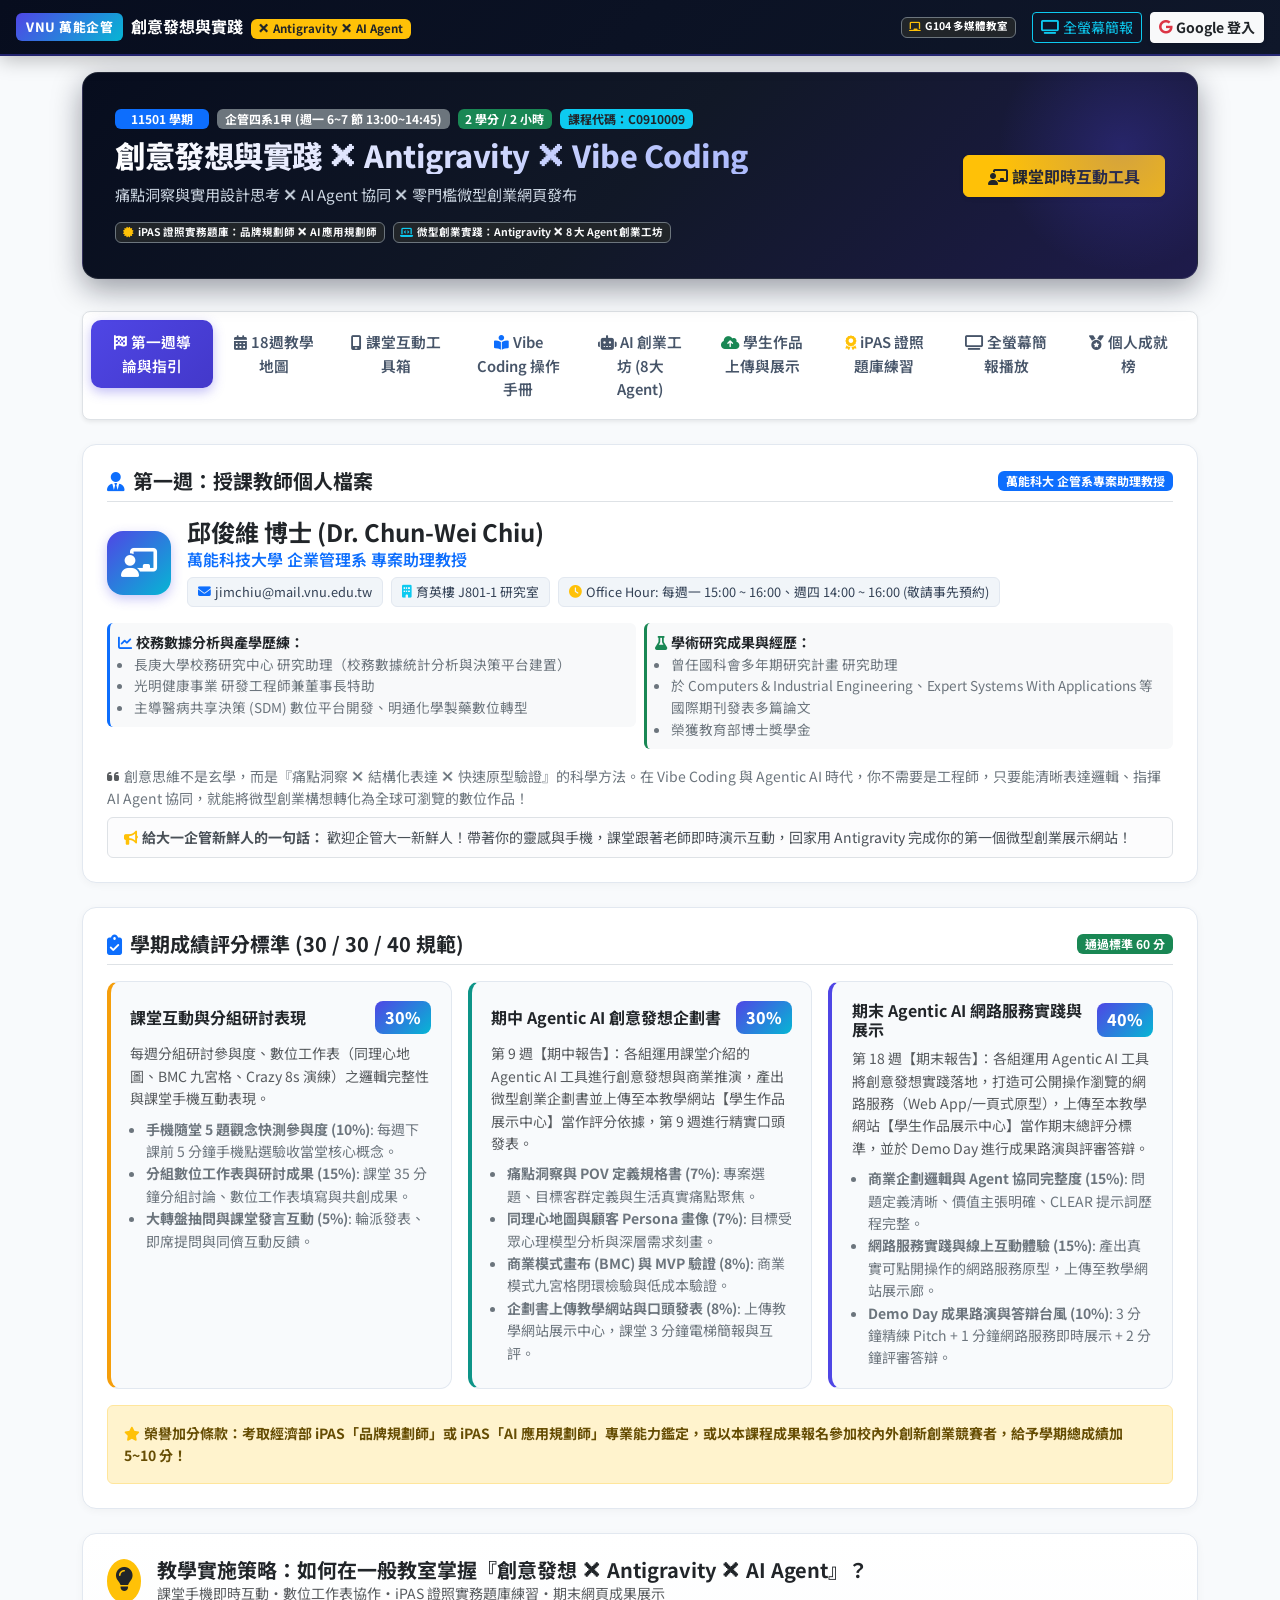
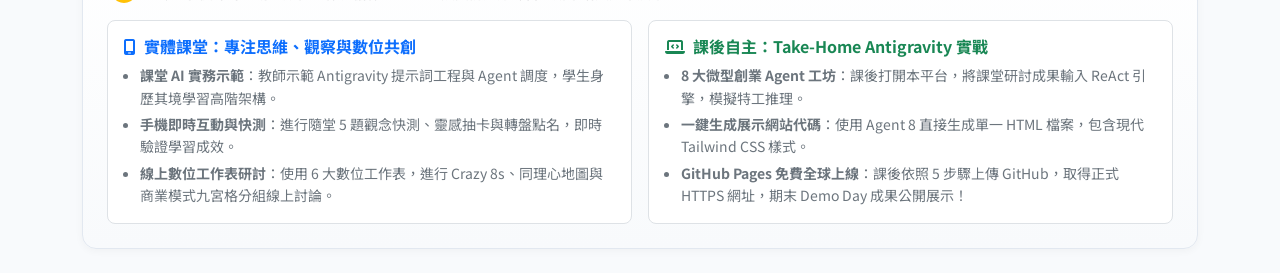
==== commit ea5fd6eb: "fix: 更新首頁授課教師學術研究成果與經歷為 CIE、ESWA 國際期刊及教育部博士獎學金，更正職稱為研究助理" ====
--- a/templates/index.html
+++ b/templates/index.html
@@ -192,7 +192,7 @@
                 <div class="p-2 bg-light rounded-2 border-start border-3 border-primary small">
                   <strong class="text-dark"><i class="fas fa-chart-line text-primary me-1"></i>校務數據分析與產學歷練：</strong>
                   <ul class="mb-0 ps-3 text-secondary" style="font-size: 0.85rem;">
-                    <li>長庚大學校務研究中心分析師（校務數據統計分析與決策平台建置）</li>
+                    <li>長庚大學校務研究中心 研究助理（校務數據統計分析與決策平台建置）</li>
                     <li>光明健康事業 研發工程師兼董事長特助</li>
                     <li>主導醫病共享決策 (SDM) 數位平台開發、明通化學製藥數位轉型</li>
                   </ul>
@@ -203,8 +203,8 @@
                   <strong class="text-dark"><i class="fas fa-flask text-success me-1"></i>學術研究成果與經歷：</strong>
                   <ul class="mb-0 ps-3 text-secondary" style="font-size: 0.85rem;">
                     <li>曾任國科會多年期研究計畫 研究助理</li>
-                    <li>於 Management Decision、Applied Economics 等國際期刊發表多篇論文</li>
-                    <li>榮獲富邦人壽管理博碩士論文獎 最佳博士論文肯定</li>
+                    <li>於 Computers & Industrial Engineering、Expert Systems With Applications 等國際期刊發表多篇論文</li>
+                    <li>榮獲教育部博士獎學金</li>
                   </ul>
                 </div>
               </div>
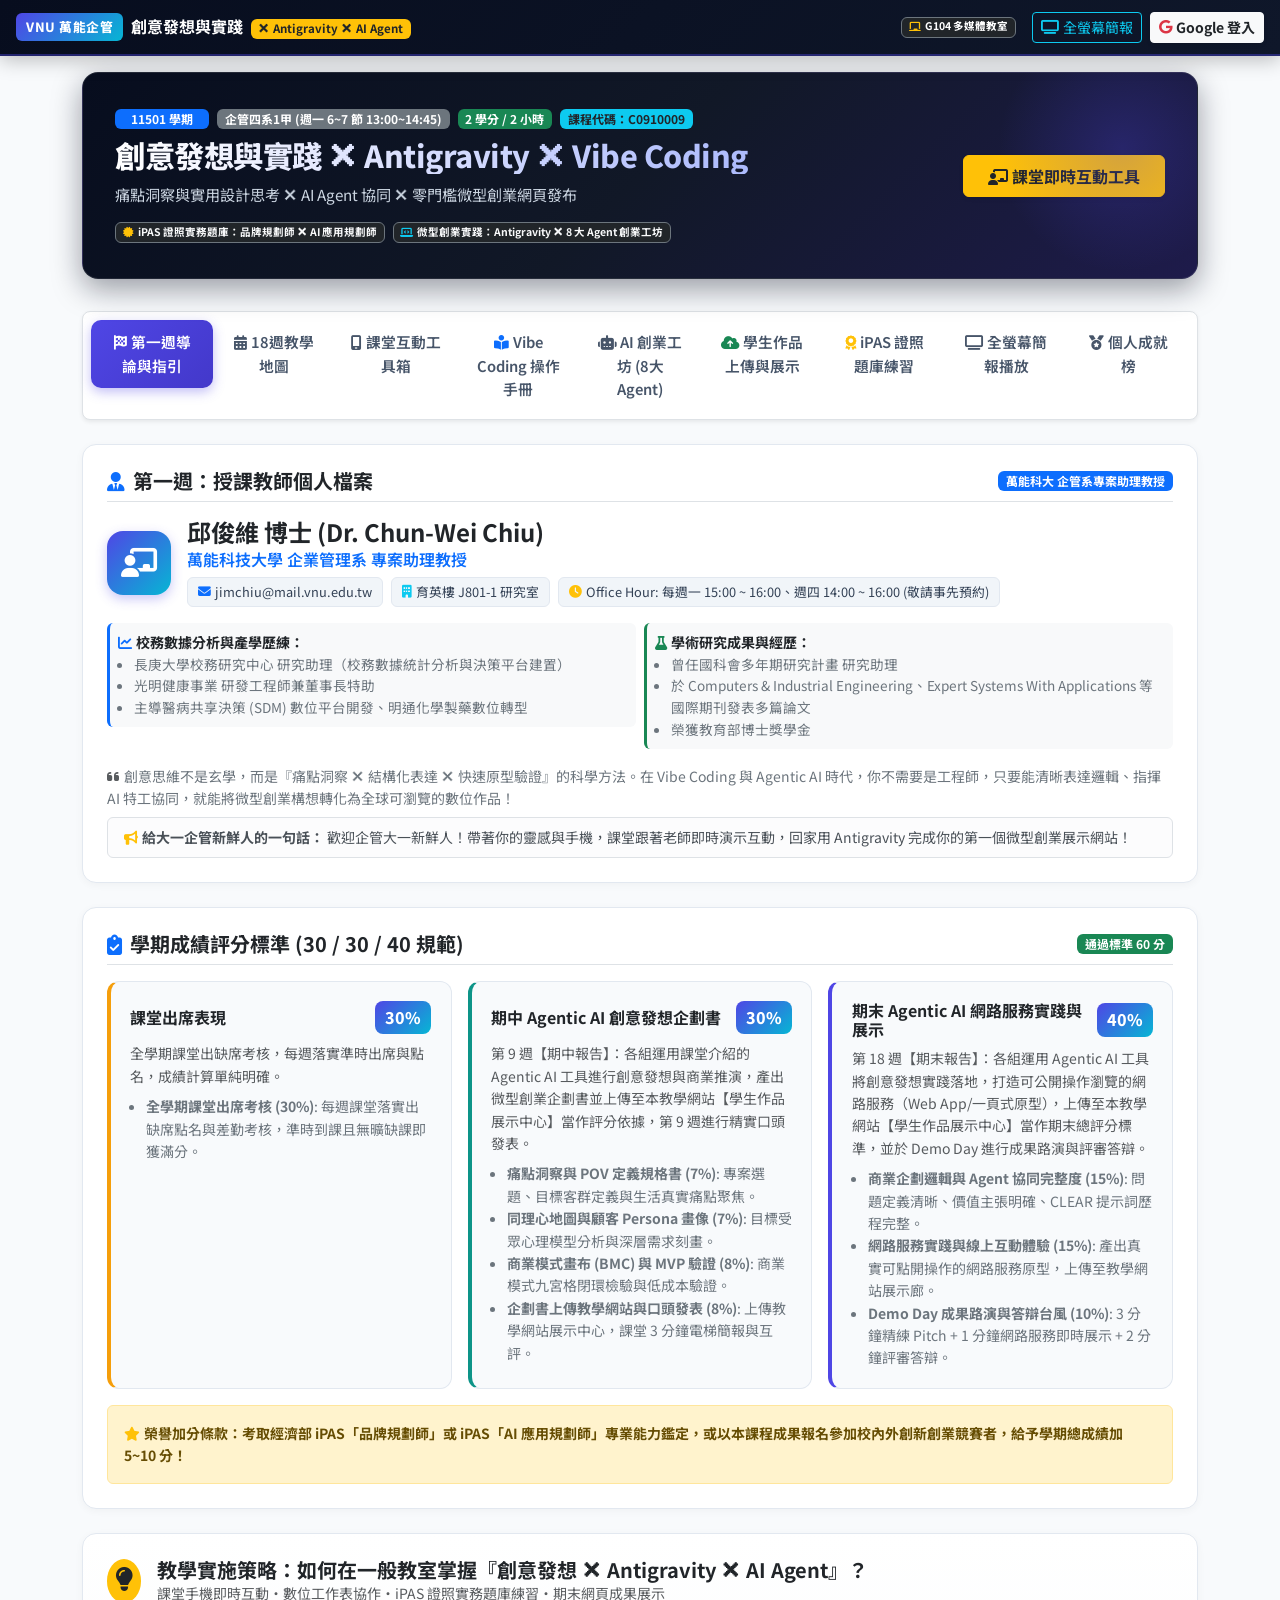
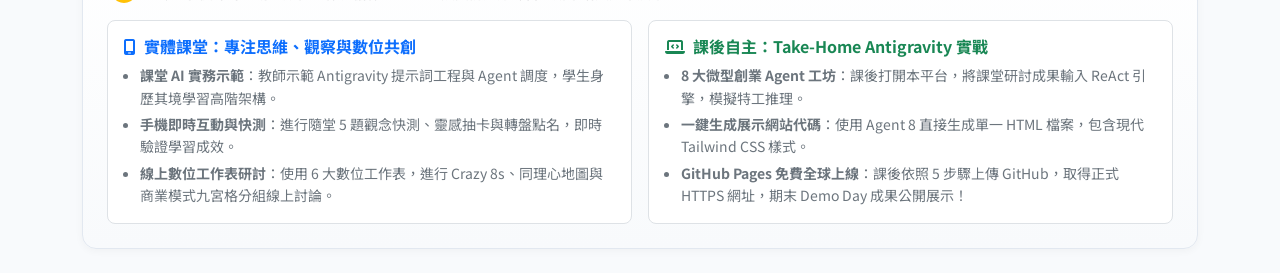
==== commit 4fab323c: "refactor: 簡化學期評分標準，將課堂互動與研討調整為「課堂出席表現 (30%)」，便於出缺勤考覈與成績結算" ====
--- a/templates/index.html
+++ b/templates/index.html
@@ -228,14 +228,12 @@
               <div class="col-md-4">
                 <div class="grading-card h-100" style="border-left-color: #F59E0B;">
                   <div class="d-flex justify-content-between align-items-center mb-2">
-                    <h6 class="fw-bold mb-0 text-dark">課堂互動與分組研討表現</h6>
+                    <h6 class="fw-bold mb-0 text-dark">課堂出席表現</h6>
                     <span class="percentage-badge">30%</span>
                   </div>
-                  <p class="small text-muted mb-2">每週分組研討參與度、數位工作表（同理心地圖、BMC 九宮格、Crazy 8s 演練）之邏輯完整性與課堂手機互動表現。</p>
+                  <p class="small text-muted mb-2">全學期課堂出缺席考核，每週落實準時出席與點名，成績計算單純明確。</p>
                   <ul class="small ps-3 mb-0 text-secondary">
-                    <li><strong>手機隨堂 5 題觀念快測參與度 (10%)</strong>: 每週下課前 5 分鐘手機點選驗收當堂核心概念。</li>
-                    <li><strong>分組數位工作表與研討成果 (15%)</strong>: 課堂 35 分鐘分組討論、數位工作表填寫與共創成果。</li>
-                    <li><strong>大轉盤抽問與課堂發言互動 (5%)</strong>: 輪派發表、即席提問與同儕互動反饋。</li>
+                    <li><strong>全學期課堂出席考核 (30%)</strong>: 每週課堂落實出缺席點名與差勤考核，準時到課且無曠缺課即獲滿分。</li>
                   </ul>
                 </div>
               </div>
